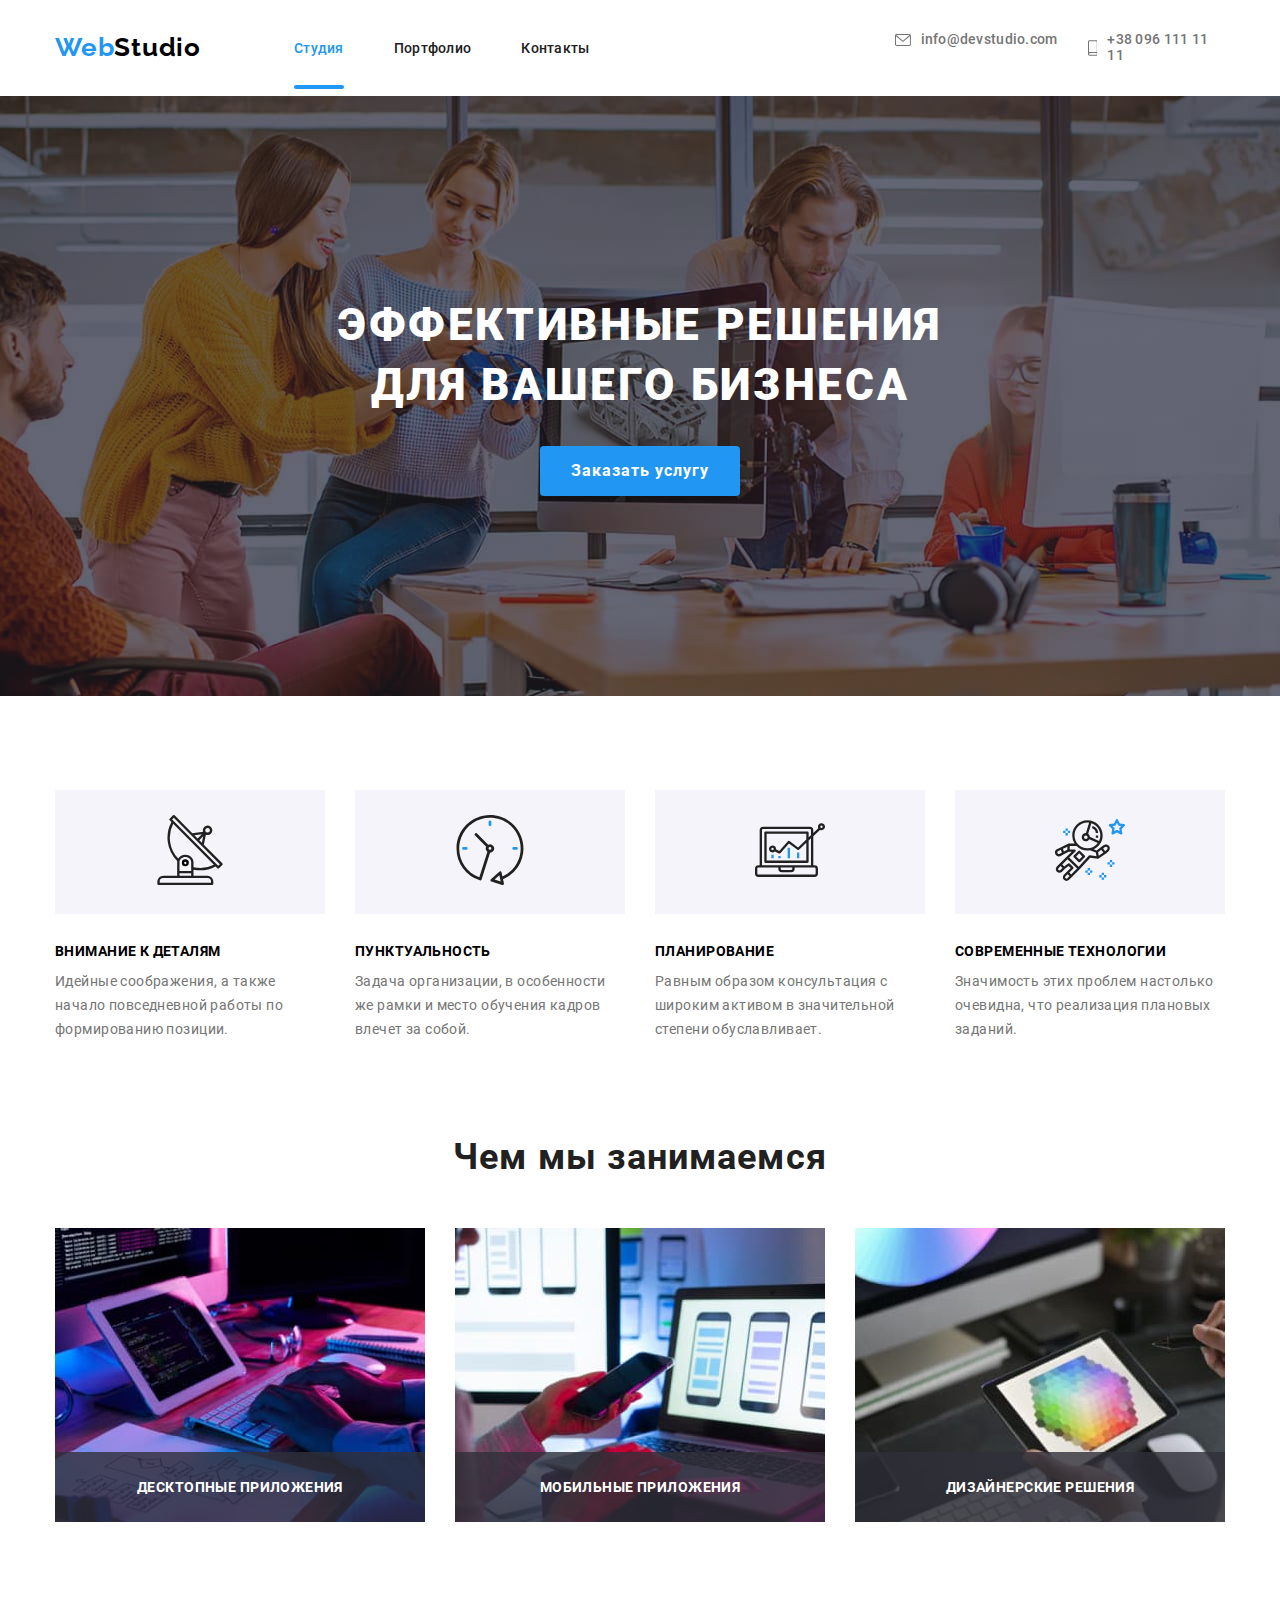
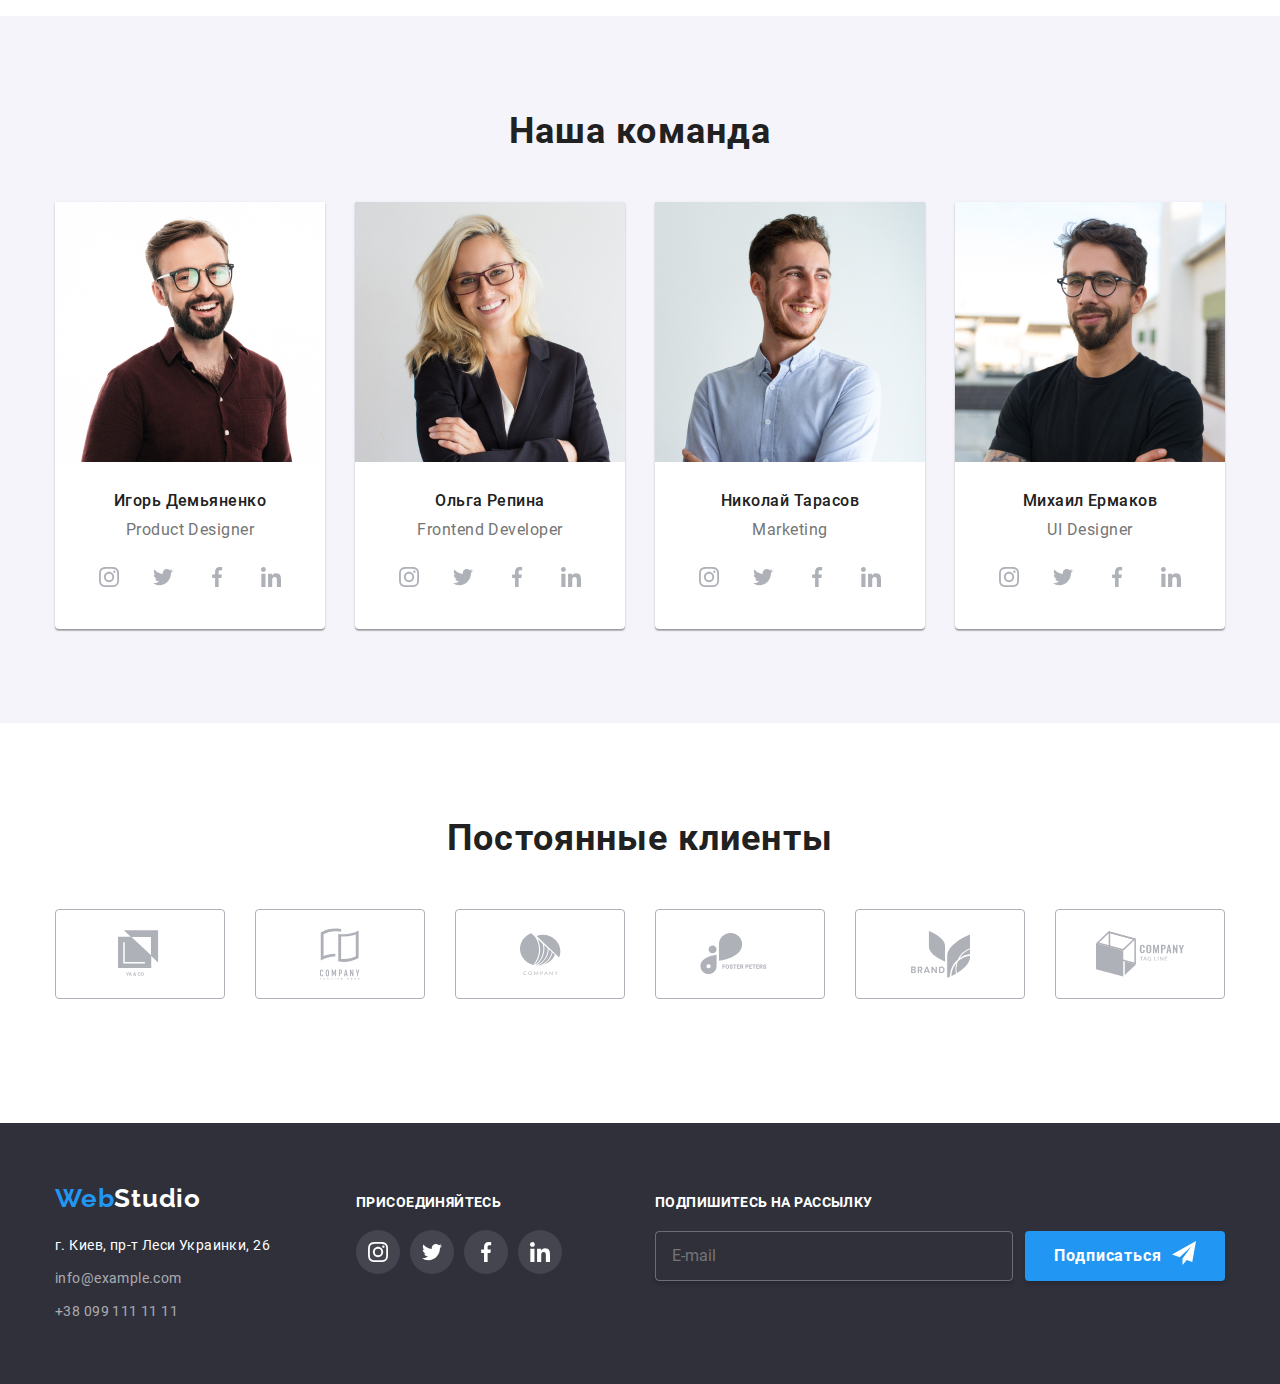
==== index.html @ cb007a18 "save" ====
<!DOCTYPE html>
<html lang="ru">
<head>
    <meta charset="UTF-8">
    <meta name="viewport" content="width=device-width, initial-scale=1.0">
    <title>WebStudio</title> 
    <link rel="preconnect" href="https://fonts.gstatic.com">
    <!-- <link href="https://fonts.googleapis.com/css2?family=Raleway:wght@700&family=Roboto:wght@400;500;700;900&display=swap"
        rel="stylesheet"> -->
    <!-- <link rel="stylesheet" href="https://cdnjs.cloudflare.com/ajax/libs/modern-normalize/1.0.0/modern-normalize.min.css"
    integrity="sha512-ISS7cAi1PEhQ8jnbJpJZMd29NlhNj4AWYyLOSp2CE/CsHxTCu+r+t0D2yoJudVrd0/8fTVPUVDzY5Tvli75u/g=="
    crossorigin="anonymous" /> -->
    <link rel="stylesheet" href="./css/main.min.css"> 
</head>
<body>
    <header>
        <div class="header container">
            <a class="logo" href="./index.html">Web<span class="logo-accent">Studio</span></a>
            
            <button class="menu-button" type="button" aria-expanded="false" aria-controls="menu-container"
            data-menu-button>
                <svg  width="40px" height="40px" aria-label="переключатель мобильного меню" >
                    <use class="icon-mobile-close" href="./images/symbol-defs.svg#icon-close_mobile"></use>
                    <use class="icon-menu" href="./images/symbol-defs.svg#icon-menu_mobile"></use>
                </svg>
            </button>
            <div class="menu-container" id="menu-container" data-menu>
                <nav>
                    <!--навигация-сайта-->
                        <ul class="nav-list">
                            <li class="nav-list-item current"><a class="nav-list-link current" href="./index.html">Cтудия</a></li>
                            <li class="nav-list-item"><a class="nav-list-link" href="./portfolio.html">Портфолио</a></li>
                            <li class="nav-list-item"><a class="nav-list-link" href="./contacts.html">Контакты</a></li>
                        </ul>
                    </nav>
                    <!--контакты-->
                    <ul class="contacts-list">
                        <li class="contacts-list-item">
                            <a class="contacts-list-link" href="mailto:info@devstudio.com">
                                    <svg class="icon-envelope">
                                        <use href="./images/symbol-defs.svg#icon-envelope"></use>
                                    </svg><span>info@devstudio.com</span> 
                            </a>
                        </li>
                        <li class="contacts-list-item">
                            <a class="contacts-list-link" href="tel:+380961111111">
                                    <svg class="icon-smartphone">
                                        <use href="./images/symbol-defs.svg#icon-smartphone"></use>
                                    </svg>+38 096 111 11 11
                             </a>
                        </li>
                    </ul>
            </div>
        </div>
        
       </header>

    <main>
        <!--баннер-->
        <section class="hero overlay">
            <div class="container">
                <h1 class="hero-title">Эффективные решения <br> для вашего бизнеса</h1>
                <button class="hero-button" type="button" data-modal-open >Заказать услугу</button>
            </div>
        </section>
        <!--Особенности-->
        <section class="features">
            <div class="container">
                <h2 class="visually-hidden">особенности</h2>
                <ul class="features-list">
                    <li class="features-list-item">
                        <div class="icon-features-block">
                            <svg class="icon-features">
                                <use href="./images/symbol-defs.svg#icon-antenna"></use>
                            </svg>
                        </div>
                        <h3 class="features-title">внимание к деталям</h3>
                        <p class="features-description">идейные соображения, а также начало повседневной работы по формированию позиции.</p>
                    </li>
                    <li class="features-list-item">
                        <div class="icon-features-block">
                            <svg class="icon-features">
                            <use href="./images/symbol-defs.svg#icon-clock"></use>
                        </svg>
                        </div>
                        <h3 class="features-title">пунктуальность</h3>
                        <p class="features-description">задача организации, в особенности же рамки и место обучения кадров влечет за собой.</p>
                    </li>
                    <li class="features-list-item">
                        <div class="icon-features-block">
                            <svg class="icon-features">
                                <use href="./images/symbol-defs.svg#icon-diagram"></use>
                            </svg>
                        </div>
                        <h3 class="features-title">планирование</h3>
                        <p class="features-description">равным образом консультация с широким активом в значительной степени обуславливает.</p>
                    </li>
                    <li class="features-list-item">
                        <div class="icon-features-block">
                            <svg class="icon-features">
                                <use href="./images/symbol-defs.svg#icon-astronaut"></use>
                            </svg>
                        </div>
                        <h3 class="features-title">современные технологии</h3>
                        <p class="features-description">значимость этих проблем настолько очевидна, что реализация плановых заданий.</p>
                    </li>
                </ul>
            </div>
           
        </section>

        <!--Чем мы занимаемся-->
        <section class="services">
            <div class="container">
                <h2 class="services-title">Чем мы занимаемся</h2>
                <ul class="services-list">
                    <li class="services-item">
                        <img srcset="./images/img1.jpg 1x, ./images/img1@2x.jpg 2x, " src="./images/img1.jpg" alt="десктопные приложения" width="370">
                        <h3 class="services-list-title">десктопные приложения</h3>
                    </li>
                    <li class="services-item">
                        <img srcset="./images/img2.jpg 1x, ./images/img2@2x.jpg 2x" src="./images/img2.jpg" alt="мобильные приложения" width="370">
                        <h3 class="services-list-title">мобильные приложения</h3>
                    </li>
                    <li class="services-item">
                        <img srcset="./images/img3.jpg 1x, ./images/img3@2x.jpg 2x" src="./images/img3.jpg" alt="дизайнерские решения" width="370">
                        <h3 class="services-list-title">дизайнерские решения</h3>
                    </li>
                </ul>
            </div>
            
        </section>

        <!--Наша команда-->
        <section class="team">
            <div class="container"> 
                <h2 class="team-title">Наша команда</h2>
                <ul class="team-list">
                    <li class="team-list-item">
                        <picture>
                           <source srcset="
                           ./images/ighor-demianenko-desktop-opt@1x.jpg 1x,
                           ./images/ighor-demianenko-desktop-opt@2x.jpg 2x"
                           media="(min-width:1200px)"
                           sizes="(min-width: 1200px) 270px, (min-width: 768px) 354px, 450px"
                           type="image/jpg" >
                           
                           <source srcset="
                           ./images/ighor-demianenko-tablet-opt@1x.jpg 1x, 
                           ./images/ighor-demianenko-tablet-opt@2x.jpg 2x"
                           media="(min-width:768px)"
                           sizes="(min-width: 1200px) 270px, (min-width: 768px) 354px, 450px"
                           type="image/jpg" >

                           <source srcset="
                           ./images/ighor-demianenko-mobile-opt@1x.jpg 1x,
                           ./images/ighor-demianenko-mobile-opt@2x.jpg 2x"
                           media="(max-width:767px)"
                           sizes="(min-width: 1200px) 270px, (min-width: 768px) 354px, 450px" 
                           type="image/jpg">

                          <img src="./images/ighor-demianenko-mobile-opt@1x.jpg" alt="Фото сотрудника">
                       </picture>
                        <div class="team-card">
                            <h3 class="team-card-title">игорь демьяненко</h3>
                            <p class="team-card-prof">product designer</p>
                            <ul class="social-list">
                                <li class="social-item">
                                    <a class="team-social-link" href="">
                                        <svg class="team-social-icon">
                                            <use href="./images/symbol-defs.svg#icon-instagram"></use>
                                        </svg>
                                    </a>
                                </li>
                                <li class="social-item">
                                    <a class="team-social-link" href="">
                                        <svg class="team-social-icon">
                                            <use href="./images/symbol-defs.svg#icon-twitter"></use>
                                        </svg>
                                    </a>
                                </li>
                                <li class="social-item">
                                    <a class="team-social-link" href="">
                                        <svg class="team-social-icon">
                                            <use href="./images/symbol-defs.svg#icon-facebook"></use>
                                        </svg>
                                    </a>
                                </li>
                                <li class="social-item">
                                    <a class="team-social-link" href="">
                                        <svg class="team-social-icon">
                                            <use href="./images/symbol-defs.svg#icon-linkedin"></use>
                                        </svg>
                                    </a>
                                </li>
                            </ul>
                        </div>
                    </li>
                    <li class="team-list-item">
                         <picture>
                            <source srcset="
                            ./images/olga-repina-desktop-opt@1x.jpg 1x,
                            ./images/olga-repina-desktop-opt@2x.jpg 2x"
                            media="(min-width:1200px)"
                            sizes="(min-width: 1200px) 270px, (min-width: 768px) 354px, 450px" 
                            type="image/jpg">
                            
                            <source srcset="
                            ./images/olga-repina-tablet-opt@1x.jpg 1x, 
                            ./images/olga-repina-tablet-opt@2x.jpg 2x"
                            media="(min-width:768px)"
                            sizes="(min-width: 1200px) 270px, (min-width: 768px) 354px, 450px" 
                            type="image/jpg">
 
                            <source srcset="
                            ./images/olga-repina-mobile-opt@1x.jpg 1x,
                            ./images/olga-repina-mobile-opt@2x.jpg 2x"
                            media="(max-width:767px)"
                            sizes="(min-width: 1200px) 270px, (min-width: 768px) 354px, 450px" 
                            type="image/jpg">
 
                           <img src="./images/olga-repina-mobile-opt@1x.jpg" alt="Фото сотрудника">
                        </picture>
                        <div class="team-card">
                            <h3 class="team-card-title">Ольга Репина</h3>
                            <p class="team-card-prof">frontend developer</p>
                            <ul class="social-list">
                                <li class="social-item">
                                    <a class="team-social-link" href="">
                                        <svg class="team-social-icon">
                                            <use href="./images/symbol-defs.svg#icon-instagram"></use>
                                        </svg>
                                    </a>
                                </li>
                                <li class="social-item">
                                    <a class="team-social-link" href="">
                                        <svg class="team-social-icon">
                                            <use href="./images/symbol-defs.svg#icon-twitter"></use>
                                        </svg>
                                    </a>
                                </li>
                                <li class="social-item">
                                    <a class="team-social-link" href="">
                                        <svg class="team-social-icon">
                                            <use href="./images/symbol-defs.svg#icon-facebook"></use>
                                        </svg>
                                    </a>
                                </li>
                                <li class="social-item">
                                    <a class="team-social-link" href="">
                                        <svg class="team-social-icon">
                                            <use href="./images/symbol-defs.svg#icon-linkedin"></use>
                                        </svg>
                                    </a>
                                </li>
                            </ul>
                        </div>
                    </li>
                    <li class="team-list-item">
                        <picture>
                            <source srcset="
                            ./images/nikolay-tarasov-desktop-opt@1x.jpg 1x,
                            ./images/nikolay-tarasov-desktop-opt@2x.jpg 2x"
                            media="(min-width:1200px)"
                            sizes="(min-width: 1200px) 270px, (min-width: 768px) 354px, 450px" 
                            type="image/jpg">
                            
                            <source srcset="
                            ./images/nikolay-tarasov-tablet-opt@1x.jpg 1x, 
                            ./images/nikolay-tarasov-tablet-opt@2x.jpg 2x"
                            media="(min-width:768px)"
                            sizes="(min-width: 1200px) 270px, (min-width: 768px) 354px, 450px"
                            type="image/jpg" >
 
                            <source srcset="
                            ./images/nikolay-tarasov-mobile-opt@1x.jpg 1x,
                            ./images/nikolay-tarasov-mobile-opt@2x.jpg 2x"
                            media="(max-width:767px)"
                            sizes="(min-width: 1200px) 270px, (min-width: 768px) 354px, 450px" 
                            type="image/jpg">
 
                           <img src="./images/nikolay-tarasov-mobile-opt@1x.jpg" alt="Фото сотрудника">
                        </picture>
                        <div class="team-card">
                            <h3 class="team-card-title">Николай Тарасов</h3>
                            <p class="team-card-prof">marketing</p>
                            <ul class="social-list">
                                <li class="social-item">
                                    <a class="team-social-link" href="">
                                        <svg class="team-social-icon">
                                            <use href="./images/symbol-defs.svg#icon-instagram"></use>
                                        </svg>
                                    </a>
                                </li>
                                <li class="social-item">
                                    <a class="team-social-link" href="">
                                        <svg class="team-social-icon">
                                            <use href="./images/symbol-defs.svg#icon-twitter"></use>
                                        </svg>
                                    </a>
                                </li>
                                <li class="social-item">
                                    <a class="team-social-link" href="">
                                        <svg class="team-social-icon">
                                            <use href="./images/symbol-defs.svg#icon-facebook"></use>
                                        </svg>
                                    </a>
                                </li>
                                <li class="social-item">
                                    <a class="team-social-link" href="">
                                        <svg class="team-social-icon">
                                            <use href="./images/symbol-defs.svg#icon-linkedin"></use>
                                        </svg>
                                    </a>
                                </li>
                            </ul>
                        </div>
                    </li>
                    <li class="team-list-item">
                        <picture>
                            <source srcset="
                            ./images/mikhail-yermakov-desktop-opt@1x.jpg 1x,
                            ./images/mikhail-yermakov-desktop-opt@2x.jpg 2x"
                            media="(min-width:1200px)"
                            sizes="(min-width: 1200px) 270px, (min-width: 768px) 354px, 450px"
                            type="image/jpg" >
                            
                            <source srcset="
                            ./images/mikhail-yermakov-tablet-opt@1x.jpg 1x, 
                            ./images/mikhail-yermakov-tablet-opt@2x.jpg 2x"
                            media="(min-width:768px)"
                            sizes="(min-width: 1200px) 270px, (min-width: 768px) 354px, 450px"
                            type="image/jpg" >
 
                            <source srcset="
                            ./images/mikhail-yermakov-mobile-opt@1x.jpg 1x,
                            ./images/mikhail-yermakov-mobile-opt@2x.jpg 2x"
                            media="(max-width:767px)"
                            sizes="(min-width: 1200px) 270px, (min-width: 768px) 354px, 450px" 
                            type="image/jpg">
 
                           <img src="./images/mikhail-yermakov-mobile-opt@1x.jpg" alt="Фото сотрудника">
                        </picture>
                       <div class="team-card">
                            <h3 class="team-card-title">Михаил Ермаков</h3>
                            <p class="team-card-prof">UI designer</p>
                            <ul class="social-list">
                                <li class="social-item">
                                    <a class="team-social-link" href="">
                                        <svg class="team-social-icon">
                                            <use href="./images/symbol-defs.svg#icon-instagram"></use>
                                        </svg>
                                    </a>
                                </li>
                                <li class="social-item">
                                    <a class="team-social-link" href="">
                                        <svg class="team-social-icon">
                                            <use href="./images/symbol-defs.svg#icon-twitter"></use>
                                        </svg>
                                    </a>
                                </li>
                                <li class="social-item">
                                    <a class="team-social-link" href="">
                                        <svg class="team-social-icon">
                                            <use href="./images/symbol-defs.svg#icon-facebook"></use>
                                        </svg>
                                    </a>
                                </li>
                                <li class="social-item">
                                    <a class="team-social-link" href="">
                                        <svg class="team-social-icon">
                                            <use href="./images/symbol-defs.svg#icon-linkedin"></use>
                                        </svg>
                                    </a>
                                </li>
                            </ul>
                       </div>
                    </li>
                </ul>
            </div>
            
        </section>
        <!--Постоянные клиенты-->
        <section class="clients" >
            <div class="container">
                <h2 class="clients-title">Постоянные клиенты</h2>
                <ul class="clients-list">
                    <li class="clients-item">
                        <a class="clients-link" href="">
                            <svg class="clients-icon client-1">
                                <use href="./images/symbol-defs.svg#icon-logo-1"></use>
                            </svg>
                        </a> 
                    </li>
                    <li class="clients-item">
                        <a class="clients-link" href="">
                            <svg class="clients-icon client-2">
                                <use href="./images/symbol-defs.svg#icon-logo-2"></use>
                            </svg>
                        </a>
                    </li>
                    <li class="clients-item">
                        <a class="clients-link" href="">
                            <svg class="clients-icon client-3">
                                <use href="./images/symbol-defs.svg#icon-logo-3"></use>
                            </svg>
                        </a>
                    </li>
                    <li class="clients-item">
                        <a class="clients-link" href="">
                            <svg class="clients-icon client-4">
                                <use href="./images/symbol-defs.svg#icon-logo-4"></use>
                            </svg>
                        </a>
                    </li>
                    <li class="clients-item">
                        <a class="clients-link" href="">
                            <svg class="clients-icon client-5">
                                <use href="./images/symbol-defs.svg#icon-logo-5"></use>
                            </svg>
                        </a>
                    </li>
                    <li class="clients-item">
                        <a class="clients-link" href="">
                            <svg class="clients-icon client-6">
                                <use href="./images/symbol-defs.svg#icon-logo-6"></use>
                            </svg>
                        </a>
                    </li>
                </ul> 
            </div>
        </section>
<!-- модалка -->
        <div class="backdrop is-hidden" data-modal>
            <div class="modal">
                <button data-modal-close class="buton-modal-close">
                    <svg class="x-close">
                    <use href="./images/symbol-defs.svg#icon-x-opt"></use>
                    </svg>
                </button> 
                <b class="modal-title">Оставьте свои данные, мы вам перезвоним</b>
                <form action="#">
                    <div class="form-field">
                        <label class="form-label" for="name">Имя</label>
                        <div class="form-field-position">
                            <input class="form-input" type="text" name="name" id="name">
                            <svg class="form-icons">
                                <use href="./images/symbol-defs.svg#icon-person"></use>
                            </svg>
                        </div>
                    </div>
                    
                    <div class="form-field">
                        <label class="form-label" for="tel">Телефон</label>
                        <div class="form-field-position">
                            <input class="form-input" type="tel" name="tel" id="tel">
                            <svg class="form-icons">
                                <use href="./images/symbol-defs.svg#icon-phone"></use>
                            </svg>
                        </div>
                    </div>

                    <div class="form-field">
                        <label class="form-label" for="email">Почта</label>
                        <div class="form-field-position">
                            <input class="form-input" type="email" name="email" id="email">
                            <svg class="form-icons">
                                <use href="./images/symbol-defs.svg#icon-email"></use>
                            </svg>
                        </div>
                     </div>

                    <div class="form-field">
                        <label class="form-label" for="comment">Комментарий</label>
                        <textarea class="form-input comment" name="comment" id="comment" rows="10" placeholder="Введите текст"></textarea>
                    </div>
                    <div class="agreement-field">
                        <input class="checkbox" type="checkbox" id="agreement">
                        <label class="agreement-label" for="agreement">Соглашаюсь с рассылкой и принимаю<a class="agreement-label-circs" href=""> Условия договора</a></label>
                    </div>
                    
                    <button class="button-modal-submit" type="submit">Отправить</button>
                </form>
                
            </div>
        </div>
    </main>

    <footer class="footer">
        <div class="container">
            <div class="address-block">
                <!--логотип-->
                <a class="logo" href="./index.html">Web<span class="logo-accent">Studio</span></a>
                <!--адрес-->
                <address>
                    <p class="map">г. Киев, пр-т Леси Украинки, 26</p>
                    <a class="address-link" href="mailto:info@example.com">info@example.com</a>
                    <a class="address-link" href="tel:+380991111111">+38 099 111 11 11</a>
                </address>
            </div>
            <!--соцсети-->
            <div class="social-block">
                <b class="social-block-title">присоединяйтесь</b>
                <ul class="social-list">
                    <li class="social-item">
                        <a class="footer-social-link" href="">
                            <svg class="footer-social-icon">
                                <use href="./images/symbol-defs.svg#icon-instagram"></use>
                            </svg>
                        </a>
                    </li>
                    <li class="social-item">
                        <a class="footer-social-link" href="">
                            <svg class="footer-social-icon">
                                <use href="./images/symbol-defs.svg#icon-twitter"></use>
                            </svg>
                        </a>
                    </li>
                    <li class="social-item">
                        <a class="footer-social-link" href="">
                            <svg class="footer-social-icon">
                                <use href="./images/symbol-defs.svg#icon-facebook"></use>
                            </svg>
                        </a>
                    </li>
                    <li class="social-item">
                        <a class="footer-social-link" href="">
                            <svg class="footer-social-icon">
                                <use href="./images/symbol-defs.svg#icon-linkedin"></use>
                            </svg>
                        </a>
                    </li>
                </ul>
            </div>
            <!-- подписка -->
            <div class="subscription-block">
                <b class="subscription-title">Подпишитесь на рассылку</b>
                <form class="subscription-form" action="#">
                    <input class="subscription-input" type="email" name="email" placeholder="E-mail">
                    <button class="button" type="submit"><span class="button-text">Подписаться</span></button>
                </form>
            </div>
            
        </div>
    </footer>
    <script src="./js/modal.js"></script>
    <script src="./js/menu.js"></script>
</body>
</html>
---- css/main.min.css ----
/*! modern-normalize v1.0.0 | MIT License | https://github.com/sindresorhus/modern-normalize */*,*::before,*::after{box-sizing:border-box}:root{-moz-tab-size:4;tab-size:4}html{line-height:1.15;-webkit-text-size-adjust:100%}body{margin:0}body{font-family:system-ui,-apple-system,"Segoe UI",Roboto,Helvetica,Arial,sans-serif,"Apple Color Emoji","Segoe UI Emoji"}hr{height:0;color:inherit}abbr[title]{text-decoration:underline dotted}b,strong{font-weight:bolder}code,kbd,samp,pre{font-family:ui-monospace, SFMono-Regular, Consolas, 'Liberation Mono', Menlo, monospace;font-size:1em}small{font-size:80%}sub,sup{font-size:75%;line-height:0;position:relative;vertical-align:baseline}sub{bottom:-0.25em}sup{top:-0.5em}table{text-indent:0;border-color:inherit}button,input,optgroup,select,textarea{font-family:inherit;font-size:100%;line-height:1.15;margin:0}button,select{text-transform:none}button,[type='button'],[type='reset'],[type='submit']{-webkit-appearance:button}::-moz-focus-inner{border-style:none;padding:0}:-moz-focusring{outline:1px dotted ButtonText}:-moz-ui-invalid{box-shadow:none}legend{padding:0}progress{vertical-align:baseline}::-webkit-inner-spin-button,::-webkit-outer-spin-button{height:auto}[type='search']{-webkit-appearance:textfield;outline-offset:-2px}::-webkit-search-decoration{-webkit-appearance:none}::-webkit-file-upload-button{-webkit-appearance:button;font:inherit}summary{display:list-item}.button,.hero-button,.button-modal-submit{display:flex;border:1px solid transparent;border-radius:4px;padding:2px;min-width:200px;height:50px;box-shadow:0px 4px 4px rgba(0,0,0,0.15);color:#fff;background-color:#2196f3;align-items:center;justify-content:center;font-weight:700;font-size:16px;line-height:1.87;letter-spacing:0.06em}.team-social-link,.footer-social-link{display:flex;width:44px;height:44px;border-radius:50%;align-items:center;justify-content:center}.team-social-link:hover,.footer-social-link:hover,.team-social-link:focus,.footer-social-link:focus{background-color:#2196f3}.team-social-icon,.footer-social-icon{display:block;width:20px;height:20px}.team-title,.clients-title,.services-title{margin-bottom:30px;color:#212121;font-size:28px;font-weight:700;letter-spacing:0.03em;line-height:1.17;text-align:center}@font-face{font-family:'Roboto';font-style:normal;font-weight:400;src:local(""),url("../fonts/roboto-v20-latin_cyrillic-regular.woff2") format("woff2"),url("../fonts/roboto-v20-latin_cyrillic-regular.woff") format("woff")}@font-face{font-family:'Roboto';font-style:normal;font-weight:500;src:local(""),url("../fonts/roboto-v20-latin_cyrillic-500.woff2") format("woff2"),url("../fonts/roboto-v20-latin_cyrillic-500.woff") format("woff")}@font-face{font-family:'Roboto';font-style:normal;font-weight:700;src:local(""),url("../fonts/roboto-v20-latin_cyrillic-700.woff2") format("woff2"),url("../fonts/roboto-v20-latin_cyrillic-700.woff") format("woff")}@font-face{font-family:'Roboto';font-style:normal;font-weight:900;src:local(""),url("../fonts/roboto-v20-latin_cyrillic-900.woff2") format("woff2"),url("../fonts/roboto-v20-latin_cyrillic-900.woff") format("woff")}@font-face{font-family:'Raleway';font-style:normal;font-weight:400;src:local(""),url("../fonts/raleway-v18-latin-regular.woff2") format("woff2"),url("../fonts/raleway-v18-latin-regular.woff") format("woff")}@font-face{font-family:'Raleway';font-style:normal;font-weight:700;src:local(""),url("../fonts/raleway-v18-latin-700.woff2") format("woff2"),url("../fonts/raleway-v18-latin-700.woff") format("woff")}.container{margin-left:auto;margin-right:auto;padding:0 15px}@media screen and (min-width: 480px){.container{width:480px}}@media screen and (min-width: 768px){.container{width:768px}}@media screen and (min-width: 1200px){.container{width:1200px}}.visually-hidden{position:absolute;width:1px;height:1px;margin:-1px;border:0;padding:0;clip:rect(0 0 0 0);overflow:hidden}body{margin:0 auto;padding:0px;font-family:"Roboto",sans-serif}ul,li{margin-bottom:0px;margin-top:0px;padding:0px;list-style:none}a{text-decoration:none}h1,h2,h3,p{margin-top:0px;margin-bottom:0px;padding:0px}img{display:block;max-width:100%;height:auto}header{position:relative}.header.container{display:flex;align-items:center;min-height:60px}@media screen and (max-width: 767px){.header.container{position:fixed;z-index:2;width:100%;top:0;left:0;justify-content:space-between;background-color:#fff}}@media screen and (min-width: 768px){.header.container{min-height:80px}}.menu-button{display:inline-flex;margin-right:0px;margin-left:auto;padding:0;border:none;background-color:transparent;width:40px;height:40px}@media screen and (min-width: 768px){.menu-button{display:none}}.menu-button .icon-mobile-close{display:none}.menu-button.is-open .icon-mobile-close{display:block}.menu-button.is-open .icon-menu{display:none}.icon-menu,.icon-mobile-close{fill:#212121;transition-property:fill;transition-duration:250ms;transition-timing-function:cubic-bezier(0.4, 0, 0.2, 1)}.icon-menu:hover,.icon-menu:focus,.icon-mobile-close:hover,.icon-mobile-close:focus{fill:#2196f3}@media screen and (max-width: 767px){.menu-container{background-color:#fff;padding:60px;text-align:center;box-shadow:0px 4px 8px rgba(0,0,0,0.04),0px 2px 4px rgba(0,0,0,0.08),0px 1px 3px rgba(0,0,0,0.16);display:none;position:absolute;height:400px;top:100%;left:0;width:100%}.menu-container.is-open{display:block}}@media screen and (min-width: 768px){.menu-container{display:flex;align-items:center}}@media screen and (max-width: 767px){.nav-list{margin-bottom:60px}}@media screen and (min-width: 768px){.nav-list{display:flex;align-items:center}}@media screen and (max-width: 767px){.nav-list-item:not(:last-child){margin-bottom:40px}}@media screen and (min-width: 768px){.nav-list-item:not(:last-child){margin-right:50px}}@media screen and (max-width: 767px){.nav-list-item.current{margin-bottom:52px}}.nav-list-link{position:relative;display:inline-block;color:#212121;font-size:18px;font-weight:500;letter-spacing:0.02em;line-height:1.14;transition-property:color;transition-duration:250ms;transition-timing-function:cubic-bezier(0.4, 0, 0.2, 1)}.nav-list-link:hover,.nav-list-link:focus,.nav-list-link.current{color:#2196f3}@media screen and (min-width: 768px){.nav-list-link{font-size:14px}}.nav-list-link.current::after{position:absolute;content:'';display:block;width:100%;height:4px;background:#2196f3;border-radius:2px;bottom:-12px}@media screen and (min-width: 768px){.nav-list-link.current::after{bottom:-32px}}@media screen and (min-width: 768px){.contacts-list{margin-left:84px}}@media screen and (min-width: 1200px){.contacts-list{margin-left:305px;display:flex}}@media screen and (max-width: 767px){.contacts-list-item:not(:last-child){margin-bottom:16px}}@media screen and (min-width: 768px) and (max-width: 1199px){.contacts-list-item:not(:last-child){margin-bottom:10px}}@media screen and (min-width: 1200px){.contacts-list-item:not(:last-child){margin-right:30px}}.contacts-list-link{display:flex;color:#757575;font-weight:500;line-height:1.14;letter-spacing:0.02em;align-items:center;font-size:18px;transition-property:color;transition-duration:250ms;transition-timing-function:cubic-bezier(0.4, 0, 0.2, 1)}.contacts-list-link:hover,.contacts-list-link:focus{color:#2196f3}@media screen and (max-width: 767px){.contacts-list-link{justify-content:center}}@media screen and (min-width: 768px){.contacts-list-link{font-size:12px}}@media screen and (min-width: 1200px){.contacts-list-link{padding-top:32px;padding-bottom:32px;justify-content:space-between;font-size:14px}}.icon-envelope{width:16px;height:12px;margin-right:10px;fill:currentColor}.icon-smartphone{width:10px;height:16px;margin-right:10px;fill:currentColor}.logo{font-size:24px;color:#2196f3;font-family:"Raleway",sans-serif;font-weight:700;letter-spacing:0.03em;line-height:1.19}@media screen and (min-width: 768px){.logo{margin-right:88px}}@media screen and (min-width: 1200px){.logo{margin-right:93px;font-size:26px}}.logo-accent{color:#000}.footer .logo-accent{color:#fff}.footer .logo{display:inline-block;padding-top:0px;padding-bottom:0px;margin-bottom:20px;margin-right:auto}.hero{padding-bottom:118px;padding-top:118px;text-align:center}@media screen and (max-width: 767px){.hero{margin-top:60px}}@media screen and (min-width: 1200px){.hero{padding-bottom:200px;padding-top:200px}}.overlay{margin-left:auto;margin-right:auto;background-color:#2f303a;height:400px;max-width:480px;background-position:center;background-image:linear-gradient(to right, rgba(47,48,58,0.4), rgba(47,48,58,0.4)),url(../images/hero-mobile-opt@1x.jpg);background-size:cover}@media screen and (min-device-pixel-ratio: 2), screen and (min-resolution: 192dpi), screen and (min-resolution: 2dppx){.overlay{background-image:linear-gradient(to right, rgba(47,48,58,0.4), rgba(47,48,58,0.4)),url(../images/hero-mobile-opt@2x.jpg)}}@media screen and (min-width: 480px){.overlay{height:400px;max-width:768px;background-image:linear-gradient(to right, rgba(47,48,58,0.4), rgba(47,48,58,0.4)),url(../images/hero-tablet-opt@1x.jpg)}}@media screen and (min-width: 480px) and (min-device-pixel-ratio: 2), screen and (min-width: 480px) and (min-resolution: 192dpi), screen and (min-width: 480px) and (min-resolution: 2dppx){.overlay{background-image:linear-gradient(to right, rgba(47,48,58,0.4), rgba(47,48,58,0.4)),url(../images/hero-tablet-opt@2x.jpg)}}@media screen and (min-width: 768px){.overlay{height:400px;max-width:1600px;background-image:linear-gradient(to right, rgba(47,48,58,0.4), rgba(47,48,58,0.4)),url(../images/hero-desktop-opt@1x.jpg)}}@media screen and (min-width: 768px) and (min-device-pixel-ratio: 2), screen and (min-width: 768px) and (min-resolution: 192dpi), screen and (min-width: 768px) and (min-resolution: 2dppx){.overlay{background-image:linear-gradient(to right, rgba(47,48,58,0.4), rgba(47,48,58,0.4)),url(../images/hero-desktop-opt@2x.jpg)}}@media screen and (min-width: 1200px){.overlay{height:600px;max-width:1600px}}.hero-title{margin:0px;margin-bottom:30px;color:#fff;text-transform:uppercase;font-weight:900;font-size:26px;line-height:1.62;letter-spacing:0.06em}@media screen and (min-width: 1200px){.hero-title{font-size:44px;font-weight:900;letter-spacing:0.06em;line-height:1.36}}.features{padding-top:60px;padding-bottom:60px}@media screen and (min-width: 1200px){.features{padding-top:94px;padding-bottom:94px}}@media screen and (min-width: 768px){.features-list{display:flex;flex-wrap:wrap}}@media screen and (min-width: 1200px){.features-list{flex-wrap:nowrap}}@media screen and (max-width: 767px){.features-list-item:not(:last-child){margin-bottom:30px}}@media screen and (min-width: 768px){.features-list-item{width:calc( (100% - 30px) / 2)}.features-list-item:nth-child(2n+1){margin-right:30px}.features-list-item:nth-child(-n+2){margin-bottom:30px}}@media screen and (min-width: 1200px){.features-list-item{width:calc((100% - 3*30px)/4)}.features-list-item:not(:last-child){margin-right:30px;margin-bottom:0px}}.icon-features-block{padding:25px;margin-bottom:30px;text-align:center;background-color:#f5f4fa}.icon-features{width:70px;height:70px}.features-title{text-align:center;margin-bottom:10px;color:var(--title-text-color);font-size:14px;letter-spacing:0.03em;font-weight:700;line-height:1.14;text-transform:uppercase}@media screen and (min-width: 768px){.features-title{text-align:start}}.features-description{margin-bottom:0px;margin-top:0px;color:#757575;font-size:14px;font-weight:400;letter-spacing:0.03em;line-height:1.71}.features-description::first-letter{text-transform:capitalize}.team{padding-bottom:60px;padding-top:60px;background-color:#f5f4fa;text-align:center}@media screen and (min-width: 1200px){.team{padding-bottom:94px;padding-top:94px}}@media screen and (min-width: 1200px){.team-title{margin-bottom:50px;font-size:36px}}@media screen and (max-width: 767px){.team-list{text-align:center}}@media screen and (min-width: 768px){.team-list{display:flex;flex-wrap:wrap}}@media screen and (min-width: 1200px){.team-list{flex-wrap:nowrap}}.team-list-item{box-shadow:0px 1px 3px rgba(0,0,0,0.12),0px 1px 1px rgba(0,0,0,0.14),0px 2px 1px rgba(0,0,0,0.2);border-radius:0px 0px 4px 4px;background-color:#fff}@media screen and (max-width: 767px){.team-list-item{width:100%}.team-list-item:not(:last-child){margin-bottom:30px}}@media screen and (min-width: 768px){.team-list-item{width:calc((100% - 30px) / 2)}.team-list-item:nth-child(2n+1){margin-right:30px}.team-list-item:nth-child(-n+2){margin-bottom:30px}}@media screen and (min-width: 768px) and (min-width: 1200px){.team-list-item{width:calc((100% - 3*30px)/4)}.team-list-item:not(:last-child){margin-right:30px;margin-bottom:0px}}.team-list-item img{width:450px}@media screen and (min-width: 768px){.team-list-item img{width:354px}}@media screen and (min-width: 1200px){.team-list-item img{width:270px}}.team-card{padding-top:30px;padding-bottom:30px;padding-right:32px;padding-left:32px}.team-card-title{margin-bottom:10px;color:#212121;font-size:16px;font-weight:500;letter-spacing:0.03em;text-transform:capitalize}.team-card-prof{margin-bottom:16px;color:#757575;font-size:16px;letter-spacing:0.03em;text-transform:capitalize}.clients{padding-top:60px;padding-bottom:60px}@media screen and (min-width: 1200px){.clients{padding-top:94px;padding-bottom:94px}}@media screen and (min-width: 1200px){.clients-title{margin-bottom:50px;font-size:36px}}.clients-list{display:flex;justify-content:center;flex-wrap:wrap}@media screen and (min-width: 1200px){.clients-list{flex-wrap:nowrap}}.clients-item{width:calc((100% - 30px) / 2);height:90px}@media screen and (min-width: 480px){.clients-item{width:210px}}@media screen and (min-width: 768px){.clients-item{width:226px}}@media screen and (min-width: 1200px){.clients-item{width:170px}}@media screen and (max-width: 767px){.clients-item:nth-child(2n+1){margin-right:30px}.clients-item:nth-child(-n+4){margin-bottom:30px}}@media screen and (min-width: 768px){.clients-item:not(:nth-child(3n)){margin-right:30px}.clients-item:nth-child(-n+3){margin-bottom:30px}}@media screen and (min-width: 1200px){.clients-item{margin-bottom:30px}.clients-item:not(:last-child){margin-right:30px}}.clients-link{display:flex;width:100%;height:100%;border:1px solid #afb1b8;border-radius:4px;justify-content:center;align-items:center;color:#afb1b8;transition-property:color, border;transition-duration:250ms;transition-timing-function:cubic-bezier(0.4, 0, 0.2, 1)}.clients-link:hover,.clients-link:focus{border:1px solid #2196f3;color:#2196f3}.client-1{width:44.3px;height:49.2px}.client-2{width:40px;height:52px}.client-3{width:41px;height:42.6px}.client-4{width:79.7px;height:42px}.client-5{width:59px;height:47px}.client-6{width:88.5px;height:48.4px}.clients-icon{fill:currentColor}.services{padding-top:0px;padding-bottom:94px}@media screen and (max-width: 1199px){.services{display:none}}.services-list{display:flex}.services-item{position:relative}.services-item:not(:last-child){margin-right:30px}@media screen and (min-width: 1200px){.services-title{margin-bottom:50px;font-size:36px}}.services-list-title{position:absolute;bottom:0%;display:flex;width:100%;height:70px;align-items:center;justify-content:center;background:rgba(47,48,58,0.8);color:#fff;font-weight:700;font-size:14px;line-height:16px;letter-spacing:0.03em;text-transform:uppercase}.backdrop{position:fixed;top:0;left:0;width:100%;height:100%;background-color:rgba(0,0,0,0.2);opacity:1;overflow-y:scroll;z-index:100;transition-property:opacity;transition-duration:250ms;transition-timing-function:cubic-bezier(0.4, 0, 0.2, 1)}@media screen and (max-width: 479px){.backdrop{padding:94px 5px}}.is-hidden{opacity:0;pointer-events:none}.is-hidden.modal{transform:translate(-50%, -50%) scale(0.9)}.modal{position:relative;padding:40px;background-color:#fff;transition-property:transform;transition-duration:250ms;transition-timing-function:cubic-bezier(0.4, 0, 0.2, 1);max-width:100%;overflow-x:hidden}@media screen and (min-width: 480px){.modal{position:absolute;top:50%;left:50%;transform:translate(-50%, -50%) scale(1);width:450px;height:609px}}@media screen and (min-width: 1200px){.modal{width:528px;height:581px}}.buton-modal-close{position:absolute;top:8px;right:8px;display:flex;width:30px;height:30px;border-radius:50%;margin-left:auto;justify-content:center;align-items:center}.x-close{width:11px;height:11px;transition-property:fill;transition-duration:250ms;transition-timing-function:cubic-bezier(0.4, 0, 0.2, 1)}.buton-modal-close:hover .x-close{fill:#2196f3}.modal-title{display:block;margin-bottom:12px;font-weight:700;font-size:20px;line-height:1.15;text-align:center;letter-spacing:0.03em;color:#212121}.form-field:not(:last-child){margin-bottom:10px}.form-field:nth-child(4){margin-bottom:20px}.form-label{display:block;margin-bottom:4px;border:0;font-weight:400;font-size:12px;line-height:1.167;letter-spacing:0.01em;color:#757575}.form-field-position{position:relative}.form-input{display:block;width:100%;height:40px;margin:0;padding-left:42px;border:1px solid rgba(33,33,33,0.2);border-radius:4px;transition-property:border-color;transition-duration:250ms;transition-timing-function:cubic-bezier(0.4, 0, 0.2, 1)}.form-input:focus{outline:transparent;border-color:#2196f3}.form-input.comment{resize:none;height:120px;padding-left:16px}.form-input.comment::placeholder{font-weight:normal;font-size:12px;line-height:1.167;letter-spacing:0.01em;color:rgba(117,117,117,0.5)}.form-icons{position:absolute;top:11px;left:12px;width:18px;height:18px;transition-property:fill;transition-duration:250ms;transition-timing-function:cubic-bezier(0.4, 0, 0.2, 1)}.form-input:focus+.form-icons{fill:#2196f3}.agreement-field{margin-left:auto;margin-right:auto;margin-bottom:30px;width:370px}@media screen and (min-width: 1200px){.agreement-field{width:425px}}.checkbox{position:absolute;width:1px;height:1px;margin:-1px;border:0;padding:0;clip:rect(0 0 0 0);overflow:hidden}.agreement-label{display:flex;align-items:center;font-weight:400;font-size:12px;line-height:1.71;letter-spacing:0.03em;color:#757575}.agreement-label::before{display:inline-block;margin-right:7px;width:16px;height:15px;content:'';background-image:url(../images/icons/box-checkbox.svg);background-size:contain;transition-property:background-image;transition-duration:250ms;transition-timing-function:cubic-bezier(0.4, 0, 0.2, 1)}@media screen and (max-width: 420px){.agreement-label{display:block;font-size:10px}}@media screen and (min-width: 1200px){.agreement-label{font-size:14px}}.checkbox:checked+.agreement-label::before{background-image:url(../images/icons/icon-check-opt-2.svg)}.agreement-label-circs{color:#2196f3;text-decoration:underline;white-space:pre-wrap}@media screen and (max-width: 420px){.agreement-label-circs{display:block}}.footer{padding-top:60px;padding-bottom:60px;background-color:#2f303a;font-style:normal}.footer .container{text-align:center}@media screen and (min-width: 768px){.footer .container{display:flex;flex-wrap:wrap;align-items:baseline}}@media screen and (min-width: 1200px){.footer .container{text-align:start;flex-wrap:nowrap}}.address-block{margin-bottom:60px}@media screen and (min-width: 768px){.address-block{margin-left:61px;margin-right:165px}}@media screen and (min-width: 1200px){.address-block{margin-left:0px;margin-right:70px;margin-bottom:0px;width:231px}}.map{color:#fff;font-weight:400;font-size:14px;font-style:normal;line-height:1.71;letter-spacing:0.03em;margin-bottom:8px}@media screen and (min-width: 768px){.map{margin-bottom:9px}}.address-link{display:block;font-style:normal;font-weight:400;font-size:14px;line-height:1.71;letter-spacing:0.03em;color:rgba(255,255,255,0.6)}.address-link:not(:last-child){margin-bottom:9px}@media screen and (max-width: 767px){.social-block{margin-bottom:60px}}@media screen and (min-width: 768px){.social-block{margin-right:74px}}@media screen and (min-width: 1200px){.social-block{margin-right:93px}}.social-block-title{display:inline-block;margin-bottom:20px;font-weight:700;font-size:14px;line-height:16px;letter-spacing:0.03em;text-transform:uppercase;color:#fff}.social-list{display:flex}@media screen and (min-width: 768px){.social-item{margin-right:10px}}.social-link{display:flex;width:44px;height:44px;background-color:rgba(255,255,255,0.1);border-radius:50%;align-items:center;justify-content:center;transition-property:background-color;transition-duration:250ms;transition-timing-function:cubic-bezier(0.4, 0, 0.2, 1)}.social-link:hover,.social-link:focus{background-color:#2196f3}.social-icon{width:20px;height:20px;fill:#fff}@media screen and (min-width: 768px){.subscription-block{margin-left:166px;margin-right:152px}}@media screen and (min-width: 1200px){.subscription-block{margin-left:0px;margin-right:0px}}.subscription-title{display:inline-block;margin-bottom:20px;font-weight:700;font-size:14px;line-height:1.167;letter-spacing:0.03em;text-transform:uppercase;color:#fff}@media screen and (min-width: 1200px){.subscription-form{display:flex}}.subscription-input{height:50px;padding:15px 5px 15px 16px;border:1px solid rgba(255,255,255,0.3);box-shadow:0px 4px 4px rgba(0,0,0,0.15);border-radius:4px;background-color:transparent;color:#fff;margin-bottom:20px;width:100%}@media screen and (min-width: 480px){.subscription-input{min-width:450px}}@media screen and (min-width: 1200px){.subscription-input{margin-bottom:0px;min-width:358px;margin-right:12px}}.subscription-form .button{margin-left:auto;margin-right:auto}.button-text{display:flex}.button-text::after{display:block;margin-left:10px;content:'';width:24px;height:24px;background-image:url(../images/icons/symbol-defs-opt.svg)}.our-works{padding:60px 0;margin:0px}@media screen and (min-width: 1200px){.our-works{padding:94px 0}}.filter{display:flex;flex-wrap:wrap;justify-content:start;margin-bottom:40px}@media screen and (min-width: 768px){.filter{flex-wrap:nowrap;justify-content:center;margin-bottom:30px}}@media screen and (min-width: 1200px){.filter{margin-bottom:50px}}.filter-item:not(:last-child){margin-right:8px;margin-bottom:15px}@media screen and (min-width: 1200px){.filter-item:not(:last-child){margin-right:9px;margin-bottom:0}}@media screen and (min-width: 768px){.gallery-list{display:flex;flex-wrap:wrap}}.gallery-list-item:not(:last-child){margin-bottom:30px}@media screen and (min-width: 480px){.gallery-list-item{width:450px}}@media screen and (min-width: 768px) and (max-width: 1199px){.gallery-list-item{width:354px}.gallery-list-item:nth-child(-n+8){margin-bottom:30px}.gallery-list-item:nth-child(2n+1){margin-right:30px}}@media screen and (min-width: 1200px){.gallery-list-item{width:370px}.gallery-list-item:not(:nth-child(3n)){margin-right:30px}.gallery-list-item:not(:nth-last-child(-n+3)){margin-bottom:30px}}.gallery-list-link{display:block;margin-top:0px;margin-bottom:0px;transition-property:box-shadow;transition-duration:250ms;transition-timing-function:cubic-bezier(0.4, 0, 0.2, 1)}.gallery-list-link:hover,.gallery-list-link:focus{box-shadow:0px 1px 1px rgba(0,0,0,0.12),0px 4px 4px rgba(0,0,0,0.06),1px 4px 6px rgba(0,0,0,0.16)}.gallery-backdrop{position:relative;overflow:hidden}.gallery-backdrop-image{width:100%}@media screen and (min-width: 480px){.gallery-backdrop-image{width:450px}}@media screen and (min-width: 768px){.gallery-backdrop-image{width:354px}}@media screen and (min-width: 1200px){.gallery-backdrop-image{width:370px}}.gallery-overlay{opacity:0;position:absolute;bottom:0;left:0;width:100%;height:100%;padding:77px 24px;background:rgba(33,150,243,0.9);font-weight:400;font-size:18px;line-height:1.56;letter-spacing:0.03em;color:#fff;transform:translatey(100%);transition-property:opacity translatey;transition-duration:250ms;transition-timing-function:cubic-bezier(0.4, 0, 0.2, 1)}@media screen and (min-width: 768px){.gallery-overlay{padding:49px 24px}}@media screen and (min-width: 1200px){.gallery-overlay{padding:63px 24px}}.gallery-list-link:hover .gallery-overlay,.gallery-list-link:focus .gallery-overlay{opacity:1;transform:translatey(0%)}.card-content{padding-top:20px;padding-bottom:20px;padding-left:24px;padding-right:24px;background:#ffffff;border-left:1px solid #eeeeee;border-right:1px solid #eeeeee;border-bottom:1px solid #eeeeee}.gallery-title{margin-bottom:4px;color:#212121;font-weight:700;font-size:18px;line-height:2;letter-spacing:0.06em}.gallery-work{color:#757575;font-size:16px;line-height:1.87;letter-spacing:0.03em}.hero-button{margin-left:auto;margin-right:auto}.button-modal-submit{margin-left:auto;margin-right:auto}.button-modal-submit:focus,.button-modal-submit:hover{background:#2196F3}.filter-button{display:inline-block;height:38px;border:1px solid transparent;border-radius:4px;padding:6px 22px;color:#212121;background-color:#f5f4fa;text-align:center;font-weight:500;font-size:16px;line-height:1.62;letter-spacing:0.03em;transition-property:color, background-color;transition-duration:250ms;transition-timing-function:cubic-bezier(0.4, 0, 0.2, 1)}.filter-button:hover,.filter-button:focus{color:#fff;background-color:#2196f3;box-shadow:0px 3px 1px rgba(0,0,0,0.1),0px 1px 2px rgba(0,0,0,0.08),0px 2px 2px rgba(0,0,0,0.12)}.social-list{display:flex;justify-content:center}.social-item{margin-right:10px}.social-item:last-child{margin-right:0px}.team-social-link{color:#afb1b8;transition-property:color, background-color;transition-duration:250ms;transition-timing-function:cubic-bezier(0.4, 0, 0.2, 1)}.team-social-link:hover,.team-social-link:focus{color:#fff}.footer-social-link{background-color:rgba(255,255,255,0.1);transition-property:background-color;transition-duration:250ms;transition-timing-function:cubic-bezier(0.4, 0, 0.2, 1)}.team-social-icon{fill:currentColor}.footer-social-icon{fill:#fff}
/*# sourceMappingURL=main.min.css.map */
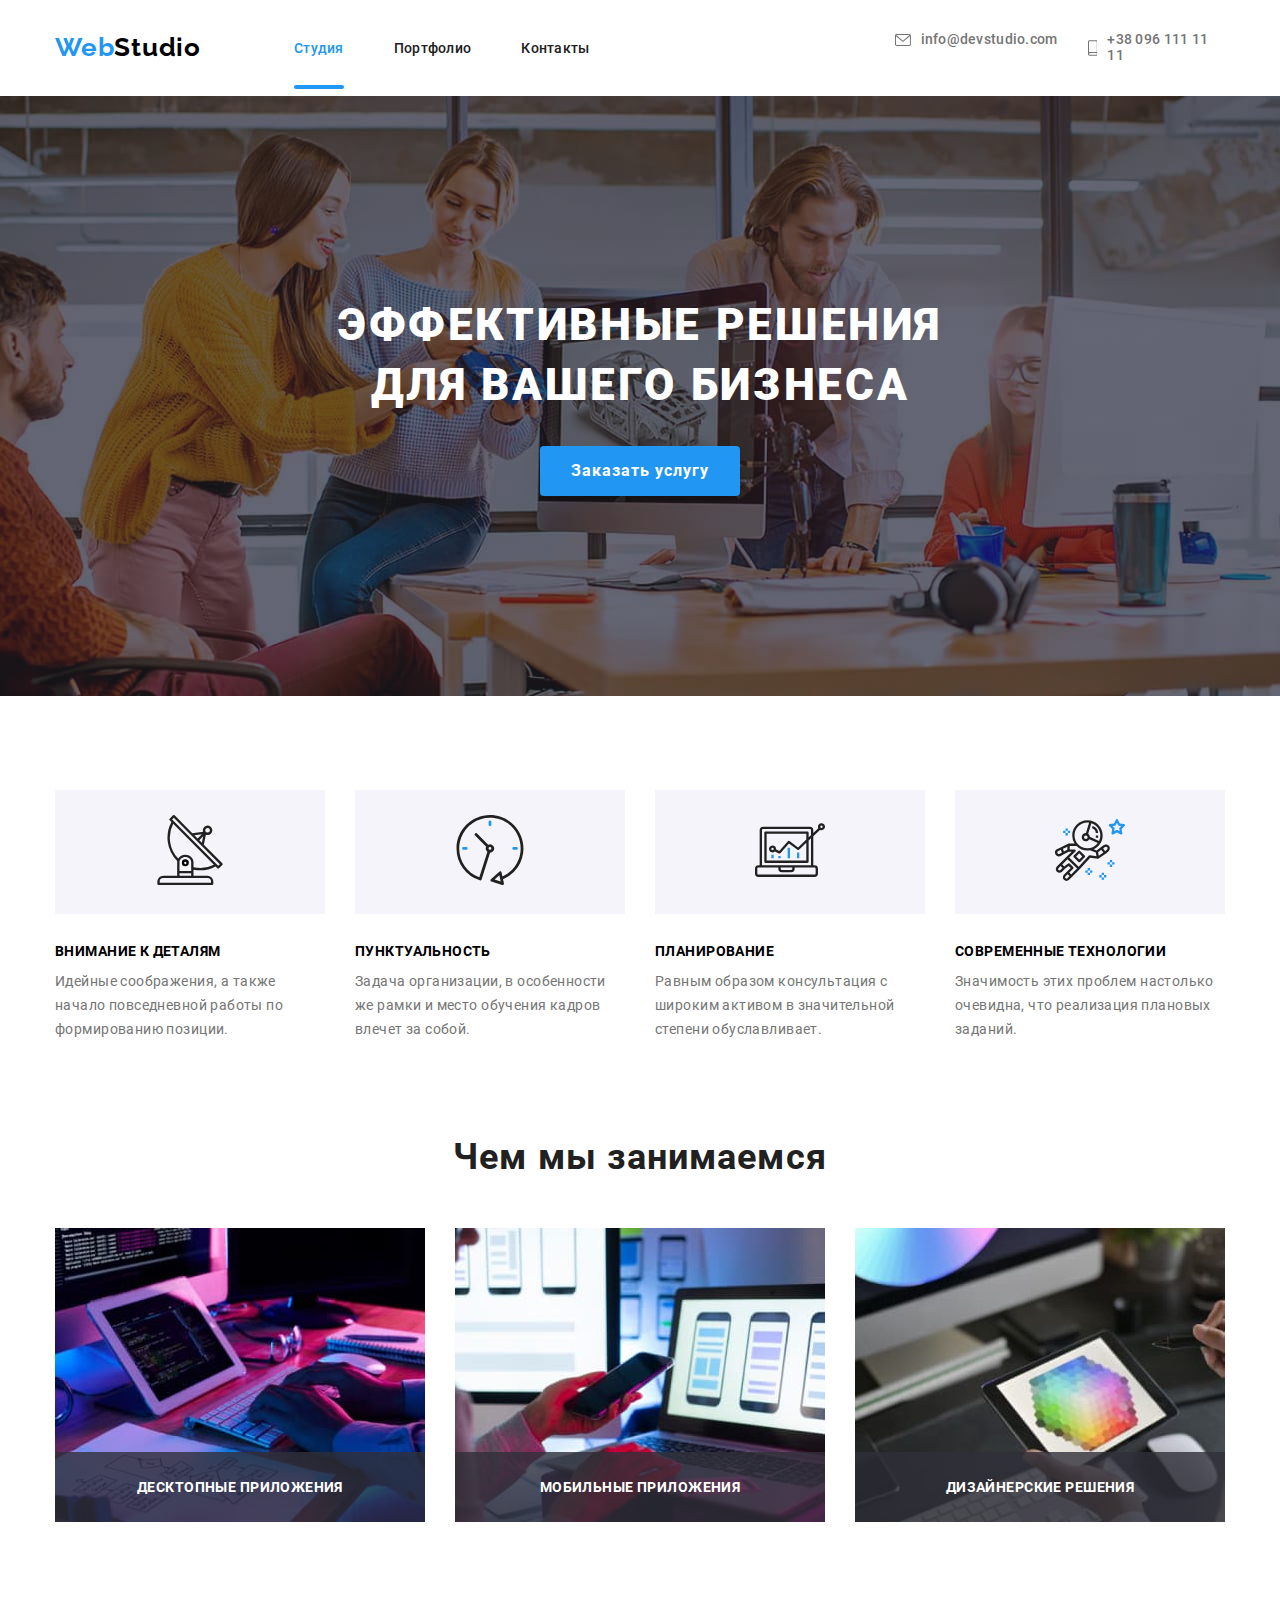
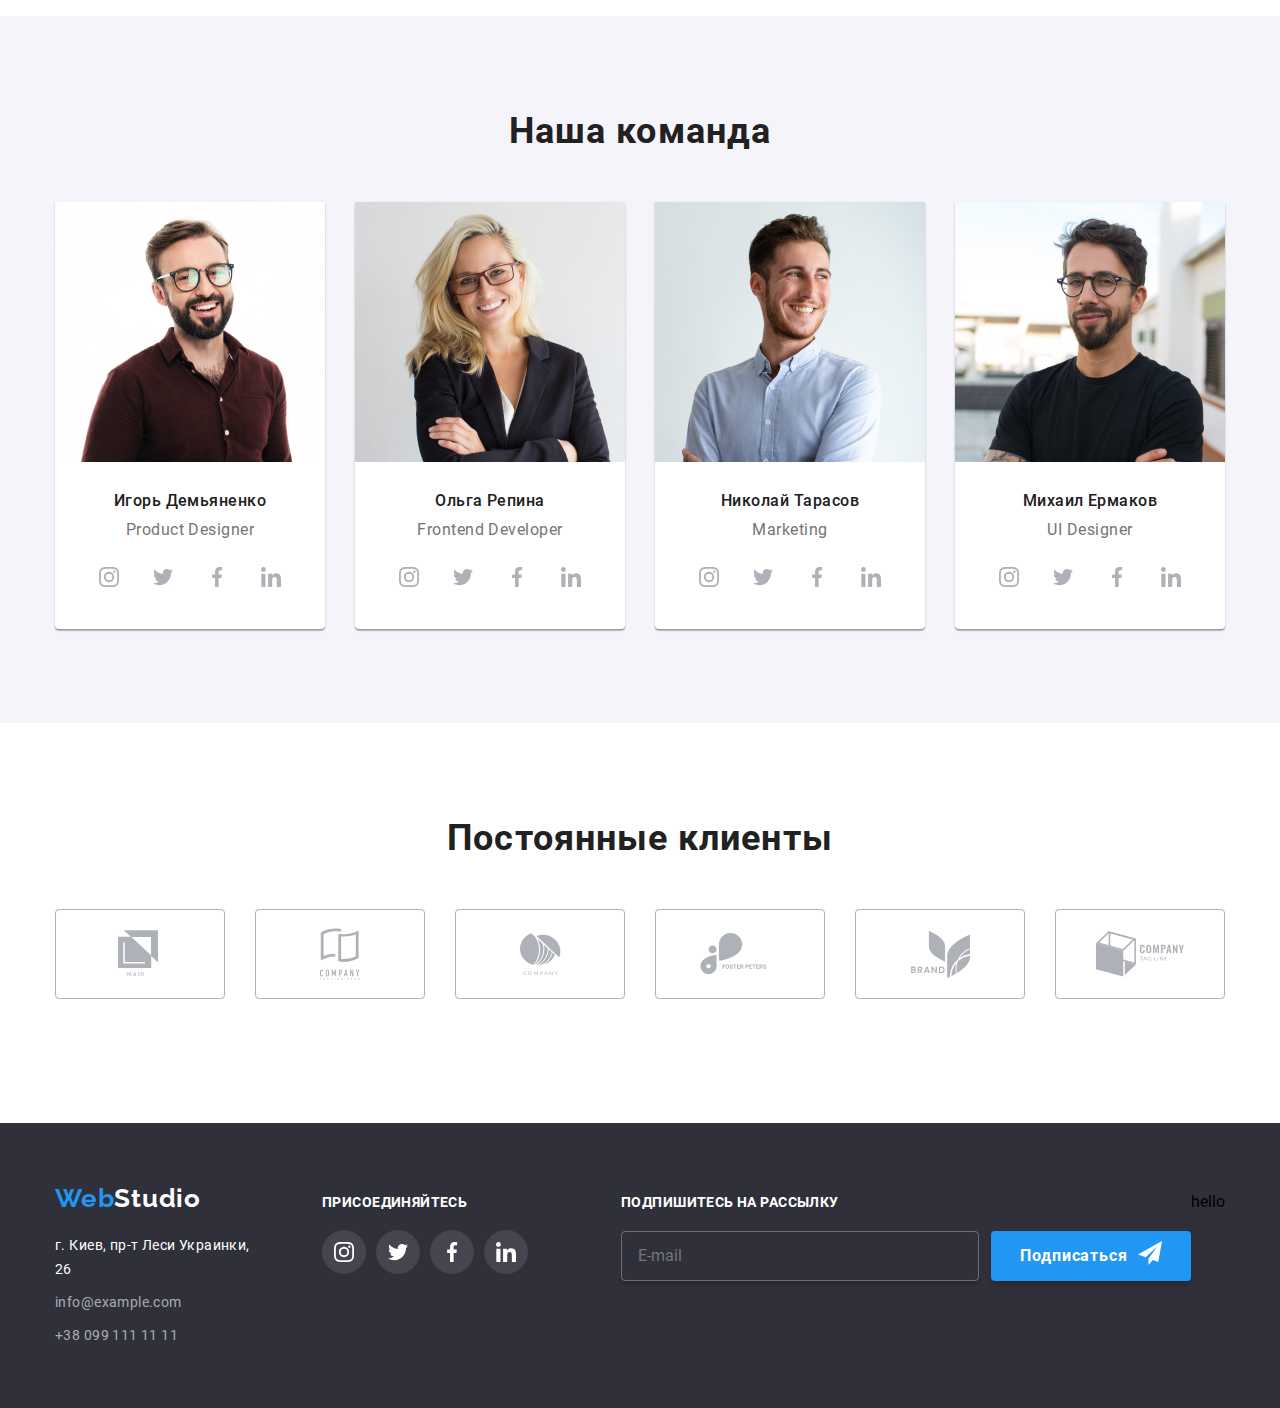
==== commit 14467917: "save" ====
--- a/index.html
+++ b/index.html
@@ -5,11 +5,6 @@
     <meta name="viewport" content="width=device-width, initial-scale=1.0">
     <title>WebStudio</title> 
     <link rel="preconnect" href="https://fonts.gstatic.com">
-    <!-- <link href="https://fonts.googleapis.com/css2?family=Raleway:wght@700&family=Roboto:wght@400;500;700;900&display=swap"
-        rel="stylesheet"> -->
-    <!-- <link rel="stylesheet" href="https://cdnjs.cloudflare.com/ajax/libs/modern-normalize/1.0.0/modern-normalize.min.css"
-    integrity="sha512-ISS7cAi1PEhQ8jnbJpJZMd29NlhNj4AWYyLOSp2CE/CsHxTCu+r+t0D2yoJudVrd0/8fTVPUVDzY5Tvli75u/g=="
-    crossorigin="anonymous" /> -->
     <link rel="stylesheet" href="./css/main.min.css"> 
 </head>
 <body>
@@ -19,21 +14,21 @@
             
             <button class="menu-button" type="button" aria-expanded="false" aria-controls="menu-container"
             data-menu-button>
-                <svg  width="40px" height="40px" aria-label="переключатель мобильного меню" >
+                <svg  width="40px" height="40px" aria-label="on off mobile menu" >
                     <use class="icon-mobile-close" href="./images/symbol-defs.svg#icon-close_mobile"></use>
                     <use class="icon-menu" href="./images/symbol-defs.svg#icon-menu_mobile"></use>
                 </svg>
             </button>
             <div class="menu-container" id="menu-container" data-menu>
                 <nav>
-                    <!--навигация-сайта-->
+                    
                         <ul class="nav-list">
                             <li class="nav-list-item current"><a class="nav-list-link current" href="./index.html">Cтудия</a></li>
                             <li class="nav-list-item"><a class="nav-list-link" href="./portfolio.html">Портфолио</a></li>
                             <li class="nav-list-item"><a class="nav-list-link" href="./contacts.html">Контакты</a></li>
                         </ul>
                     </nav>
-                    <!--контакты-->
+                    
                     <ul class="contacts-list">
                         <li class="contacts-list-item">
                             <a class="contacts-list-link" href="mailto:info@devstudio.com">
@@ -56,14 +51,14 @@
        </header>
 
     <main>
-        <!--баннер-->
+        
         <section class="hero overlay">
             <div class="container">
                 <h1 class="hero-title">Эффективные решения <br> для вашего бизнеса</h1>
                 <button class="hero-button" type="button" data-modal-open >Заказать услугу</button>
             </div>
         </section>
-        <!--Особенности-->
+       
         <section class="features">
             <div class="container">
                 <h2 class="visually-hidden">особенности</h2>
@@ -109,7 +104,7 @@
            
         </section>
 
-        <!--Чем мы занимаемся-->
+        
         <section class="services">
             <div class="container">
                 <h2 class="services-title">Чем мы занимаемся</h2>
@@ -131,7 +126,7 @@
             
         </section>
 
-        <!--Наша команда-->
+       
         <section class="team">
             <div class="container"> 
                 <h2 class="team-title">Наша команда</h2>
@@ -380,7 +375,7 @@
             </div>
             
         </section>
-        <!--Постоянные клиенты-->
+       
         <section class="clients" >
             <div class="container">
                 <h2 class="clients-title">Постоянные клиенты</h2>
@@ -430,7 +425,7 @@
                 </ul> 
             </div>
         </section>
-<!-- модалка -->
+
         <div class="backdrop is-hidden" data-modal>
             <div class="modal">
                 <button data-modal-close class="buton-modal-close">
@@ -498,7 +493,7 @@
                     <a class="address-link" href="tel:+380991111111">+38 099 111 11 11</a>
                 </address>
             </div>
-            <!--соцсети-->
+           
             <div class="social-block">
                 <b class="social-block-title">присоединяйтесь</b>
                 <ul class="social-list">
@@ -532,7 +527,7 @@
                     </li>
                 </ul>
             </div>
-            <!-- подписка -->
+           
             <div class="subscription-block">
                 <b class="subscription-title">Подпишитесь на рассылку</b>
                 <form class="subscription-form" action="#">
@@ -540,7 +535,7 @@
                     <button class="button" type="submit"><span class="button-text">Подписаться</span></button>
                 </form>
             </div>
-            
+            hello
         </div>
     </footer>
     <script src="./js/modal.js"></script>
--- a/css/main.min.css
+++ b/css/main.min.css
@@ -1,2 +1,2 @@
-/*! modern-normalize v1.0.0 | MIT License | https://github.com/sindresorhus/modern-normalize */*,*::before,*::after{box-sizing:border-box}:root{-moz-tab-size:4;tab-size:4}html{line-height:1.15;-webkit-text-size-adjust:100%}body{margin:0}body{font-family:system-ui,-apple-system,"Segoe UI",Roboto,Helvetica,Arial,sans-serif,"Apple Color Emoji","Segoe UI Emoji"}hr{height:0;color:inherit}abbr[title]{text-decoration:underline dotted}b,strong{font-weight:bolder}code,kbd,samp,pre{font-family:ui-monospace, SFMono-Regular, Consolas, 'Liberation Mono', Menlo, monospace;font-size:1em}small{font-size:80%}sub,sup{font-size:75%;line-height:0;position:relative;vertical-align:baseline}sub{bottom:-0.25em}sup{top:-0.5em}table{text-indent:0;border-color:inherit}button,input,optgroup,select,textarea{font-family:inherit;font-size:100%;line-height:1.15;margin:0}button,select{text-transform:none}button,[type='button'],[type='reset'],[type='submit']{-webkit-appearance:button}::-moz-focus-inner{border-style:none;padding:0}:-moz-focusring{outline:1px dotted ButtonText}:-moz-ui-invalid{box-shadow:none}legend{padding:0}progress{vertical-align:baseline}::-webkit-inner-spin-button,::-webkit-outer-spin-button{height:auto}[type='search']{-webkit-appearance:textfield;outline-offset:-2px}::-webkit-search-decoration{-webkit-appearance:none}::-webkit-file-upload-button{-webkit-appearance:button;font:inherit}summary{display:list-item}.button,.hero-button,.button-modal-submit{display:flex;border:1px solid transparent;border-radius:4px;padding:2px;min-width:200px;height:50px;box-shadow:0px 4px 4px rgba(0,0,0,0.15);color:#fff;background-color:#2196f3;align-items:center;justify-content:center;font-weight:700;font-size:16px;line-height:1.87;letter-spacing:0.06em}.team-social-link,.footer-social-link{display:flex;width:44px;height:44px;border-radius:50%;align-items:center;justify-content:center}.team-social-link:hover,.footer-social-link:hover,.team-social-link:focus,.footer-social-link:focus{background-color:#2196f3}.team-social-icon,.footer-social-icon{display:block;width:20px;height:20px}.team-title,.clients-title,.services-title{margin-bottom:30px;color:#212121;font-size:28px;font-weight:700;letter-spacing:0.03em;line-height:1.17;text-align:center}@font-face{font-family:'Roboto';font-style:normal;font-weight:400;src:local(""),url("../fonts/roboto-v20-latin_cyrillic-regular.woff2") format("woff2"),url("../fonts/roboto-v20-latin_cyrillic-regular.woff") format("woff")}@font-face{font-family:'Roboto';font-style:normal;font-weight:500;src:local(""),url("../fonts/roboto-v20-latin_cyrillic-500.woff2") format("woff2"),url("../fonts/roboto-v20-latin_cyrillic-500.woff") format("woff")}@font-face{font-family:'Roboto';font-style:normal;font-weight:700;src:local(""),url("../fonts/roboto-v20-latin_cyrillic-700.woff2") format("woff2"),url("../fonts/roboto-v20-latin_cyrillic-700.woff") format("woff")}@font-face{font-family:'Roboto';font-style:normal;font-weight:900;src:local(""),url("../fonts/roboto-v20-latin_cyrillic-900.woff2") format("woff2"),url("../fonts/roboto-v20-latin_cyrillic-900.woff") format("woff")}@font-face{font-family:'Raleway';font-style:normal;font-weight:400;src:local(""),url("../fonts/raleway-v18-latin-regular.woff2") format("woff2"),url("../fonts/raleway-v18-latin-regular.woff") format("woff")}@font-face{font-family:'Raleway';font-style:normal;font-weight:700;src:local(""),url("../fonts/raleway-v18-latin-700.woff2") format("woff2"),url("../fonts/raleway-v18-latin-700.woff") format("woff")}.container{margin-left:auto;margin-right:auto;padding:0 15px}@media screen and (min-width: 480px){.container{width:480px}}@media screen and (min-width: 768px){.container{width:768px}}@media screen and (min-width: 1200px){.container{width:1200px}}.visually-hidden{position:absolute;width:1px;height:1px;margin:-1px;border:0;padding:0;clip:rect(0 0 0 0);overflow:hidden}body{margin:0 auto;padding:0px;font-family:"Roboto",sans-serif}ul,li{margin-bottom:0px;margin-top:0px;padding:0px;list-style:none}a{text-decoration:none}h1,h2,h3,p{margin-top:0px;margin-bottom:0px;padding:0px}img{display:block;max-width:100%;height:auto}header{position:relative}.header.container{display:flex;align-items:center;min-height:60px}@media screen and (max-width: 767px){.header.container{position:fixed;z-index:2;width:100%;top:0;left:0;justify-content:space-between;background-color:#fff}}@media screen and (min-width: 768px){.header.container{min-height:80px}}.menu-button{display:inline-flex;margin-right:0px;margin-left:auto;padding:0;border:none;background-color:transparent;width:40px;height:40px}@media screen and (min-width: 768px){.menu-button{display:none}}.menu-button .icon-mobile-close{display:none}.menu-button.is-open .icon-mobile-close{display:block}.menu-button.is-open .icon-menu{display:none}.icon-menu,.icon-mobile-close{fill:#212121;transition-property:fill;transition-duration:250ms;transition-timing-function:cubic-bezier(0.4, 0, 0.2, 1)}.icon-menu:hover,.icon-menu:focus,.icon-mobile-close:hover,.icon-mobile-close:focus{fill:#2196f3}@media screen and (max-width: 767px){.menu-container{background-color:#fff;padding:60px;text-align:center;box-shadow:0px 4px 8px rgba(0,0,0,0.04),0px 2px 4px rgba(0,0,0,0.08),0px 1px 3px rgba(0,0,0,0.16);display:none;position:absolute;height:400px;top:100%;left:0;width:100%}.menu-container.is-open{display:block}}@media screen and (min-width: 768px){.menu-container{display:flex;align-items:center}}@media screen and (max-width: 767px){.nav-list{margin-bottom:60px}}@media screen and (min-width: 768px){.nav-list{display:flex;align-items:center}}@media screen and (max-width: 767px){.nav-list-item:not(:last-child){margin-bottom:40px}}@media screen and (min-width: 768px){.nav-list-item:not(:last-child){margin-right:50px}}@media screen and (max-width: 767px){.nav-list-item.current{margin-bottom:52px}}.nav-list-link{position:relative;display:inline-block;color:#212121;font-size:18px;font-weight:500;letter-spacing:0.02em;line-height:1.14;transition-property:color;transition-duration:250ms;transition-timing-function:cubic-bezier(0.4, 0, 0.2, 1)}.nav-list-link:hover,.nav-list-link:focus,.nav-list-link.current{color:#2196f3}@media screen and (min-width: 768px){.nav-list-link{font-size:14px}}.nav-list-link.current::after{position:absolute;content:'';display:block;width:100%;height:4px;background:#2196f3;border-radius:2px;bottom:-12px}@media screen and (min-width: 768px){.nav-list-link.current::after{bottom:-32px}}@media screen and (min-width: 768px){.contacts-list{margin-left:84px}}@media screen and (min-width: 1200px){.contacts-list{margin-left:305px;display:flex}}@media screen and (max-width: 767px){.contacts-list-item:not(:last-child){margin-bottom:16px}}@media screen and (min-width: 768px) and (max-width: 1199px){.contacts-list-item:not(:last-child){margin-bottom:10px}}@media screen and (min-width: 1200px){.contacts-list-item:not(:last-child){margin-right:30px}}.contacts-list-link{display:flex;color:#757575;font-weight:500;line-height:1.14;letter-spacing:0.02em;align-items:center;font-size:18px;transition-property:color;transition-duration:250ms;transition-timing-function:cubic-bezier(0.4, 0, 0.2, 1)}.contacts-list-link:hover,.contacts-list-link:focus{color:#2196f3}@media screen and (max-width: 767px){.contacts-list-link{justify-content:center}}@media screen and (min-width: 768px){.contacts-list-link{font-size:12px}}@media screen and (min-width: 1200px){.contacts-list-link{padding-top:32px;padding-bottom:32px;justify-content:space-between;font-size:14px}}.icon-envelope{width:16px;height:12px;margin-right:10px;fill:currentColor}.icon-smartphone{width:10px;height:16px;margin-right:10px;fill:currentColor}.logo{font-size:24px;color:#2196f3;font-family:"Raleway",sans-serif;font-weight:700;letter-spacing:0.03em;line-height:1.19}@media screen and (min-width: 768px){.logo{margin-right:88px}}@media screen and (min-width: 1200px){.logo{margin-right:93px;font-size:26px}}.logo-accent{color:#000}.footer .logo-accent{color:#fff}.footer .logo{display:inline-block;padding-top:0px;padding-bottom:0px;margin-bottom:20px;margin-right:auto}.hero{padding-bottom:118px;padding-top:118px;text-align:center}@media screen and (max-width: 767px){.hero{margin-top:60px}}@media screen and (min-width: 1200px){.hero{padding-bottom:200px;padding-top:200px}}.overlay{margin-left:auto;margin-right:auto;background-color:#2f303a;height:400px;max-width:480px;background-position:center;background-image:linear-gradient(to right, rgba(47,48,58,0.4), rgba(47,48,58,0.4)),url(../images/hero-mobile-opt@1x.jpg);background-size:cover}@media screen and (min-device-pixel-ratio: 2), screen and (min-resolution: 192dpi), screen and (min-resolution: 2dppx){.overlay{background-image:linear-gradient(to right, rgba(47,48,58,0.4), rgba(47,48,58,0.4)),url(../images/hero-mobile-opt@2x.jpg)}}@media screen and (min-width: 480px){.overlay{height:400px;max-width:768px;background-image:linear-gradient(to right, rgba(47,48,58,0.4), rgba(47,48,58,0.4)),url(../images/hero-tablet-opt@1x.jpg)}}@media screen and (min-width: 480px) and (min-device-pixel-ratio: 2), screen and (min-width: 480px) and (min-resolution: 192dpi), screen and (min-width: 480px) and (min-resolution: 2dppx){.overlay{background-image:linear-gradient(to right, rgba(47,48,58,0.4), rgba(47,48,58,0.4)),url(../images/hero-tablet-opt@2x.jpg)}}@media screen and (min-width: 768px){.overlay{height:400px;max-width:1600px;background-image:linear-gradient(to right, rgba(47,48,58,0.4), rgba(47,48,58,0.4)),url(../images/hero-desktop-opt@1x.jpg)}}@media screen and (min-width: 768px) and (min-device-pixel-ratio: 2), screen and (min-width: 768px) and (min-resolution: 192dpi), screen and (min-width: 768px) and (min-resolution: 2dppx){.overlay{background-image:linear-gradient(to right, rgba(47,48,58,0.4), rgba(47,48,58,0.4)),url(../images/hero-desktop-opt@2x.jpg)}}@media screen and (min-width: 1200px){.overlay{height:600px;max-width:1600px}}.hero-title{margin:0px;margin-bottom:30px;color:#fff;text-transform:uppercase;font-weight:900;font-size:26px;line-height:1.62;letter-spacing:0.06em}@media screen and (min-width: 1200px){.hero-title{font-size:44px;font-weight:900;letter-spacing:0.06em;line-height:1.36}}.features{padding-top:60px;padding-bottom:60px}@media screen and (min-width: 1200px){.features{padding-top:94px;padding-bottom:94px}}@media screen and (min-width: 768px){.features-list{display:flex;flex-wrap:wrap}}@media screen and (min-width: 1200px){.features-list{flex-wrap:nowrap}}@media screen and (max-width: 767px){.features-list-item:not(:last-child){margin-bottom:30px}}@media screen and (min-width: 768px){.features-list-item{width:calc( (100% - 30px) / 2)}.features-list-item:nth-child(2n+1){margin-right:30px}.features-list-item:nth-child(-n+2){margin-bottom:30px}}@media screen and (min-width: 1200px){.features-list-item{width:calc((100% - 3*30px)/4)}.features-list-item:not(:last-child){margin-right:30px;margin-bottom:0px}}.icon-features-block{padding:25px;margin-bottom:30px;text-align:center;background-color:#f5f4fa}.icon-features{width:70px;height:70px}.features-title{text-align:center;margin-bottom:10px;color:var(--title-text-color);font-size:14px;letter-spacing:0.03em;font-weight:700;line-height:1.14;text-transform:uppercase}@media screen and (min-width: 768px){.features-title{text-align:start}}.features-description{margin-bottom:0px;margin-top:0px;color:#757575;font-size:14px;font-weight:400;letter-spacing:0.03em;line-height:1.71}.features-description::first-letter{text-transform:capitalize}.team{padding-bottom:60px;padding-top:60px;background-color:#f5f4fa;text-align:center}@media screen and (min-width: 1200px){.team{padding-bottom:94px;padding-top:94px}}@media screen and (min-width: 1200px){.team-title{margin-bottom:50px;font-size:36px}}@media screen and (max-width: 767px){.team-list{text-align:center}}@media screen and (min-width: 768px){.team-list{display:flex;flex-wrap:wrap}}@media screen and (min-width: 1200px){.team-list{flex-wrap:nowrap}}.team-list-item{box-shadow:0px 1px 3px rgba(0,0,0,0.12),0px 1px 1px rgba(0,0,0,0.14),0px 2px 1px rgba(0,0,0,0.2);border-radius:0px 0px 4px 4px;background-color:#fff}@media screen and (max-width: 767px){.team-list-item{width:100%}.team-list-item:not(:last-child){margin-bottom:30px}}@media screen and (min-width: 768px){.team-list-item{width:calc((100% - 30px) / 2)}.team-list-item:nth-child(2n+1){margin-right:30px}.team-list-item:nth-child(-n+2){margin-bottom:30px}}@media screen and (min-width: 768px) and (min-width: 1200px){.team-list-item{width:calc((100% - 3*30px)/4)}.team-list-item:not(:last-child){margin-right:30px;margin-bottom:0px}}.team-list-item img{width:450px}@media screen and (min-width: 768px){.team-list-item img{width:354px}}@media screen and (min-width: 1200px){.team-list-item img{width:270px}}.team-card{padding-top:30px;padding-bottom:30px;padding-right:32px;padding-left:32px}.team-card-title{margin-bottom:10px;color:#212121;font-size:16px;font-weight:500;letter-spacing:0.03em;text-transform:capitalize}.team-card-prof{margin-bottom:16px;color:#757575;font-size:16px;letter-spacing:0.03em;text-transform:capitalize}.clients{padding-top:60px;padding-bottom:60px}@media screen and (min-width: 1200px){.clients{padding-top:94px;padding-bottom:94px}}@media screen and (min-width: 1200px){.clients-title{margin-bottom:50px;font-size:36px}}.clients-list{display:flex;justify-content:center;flex-wrap:wrap}@media screen and (min-width: 1200px){.clients-list{flex-wrap:nowrap}}.clients-item{width:calc((100% - 30px) / 2);height:90px}@media screen and (min-width: 480px){.clients-item{width:210px}}@media screen and (min-width: 768px){.clients-item{width:226px}}@media screen and (min-width: 1200px){.clients-item{width:170px}}@media screen and (max-width: 767px){.clients-item:nth-child(2n+1){margin-right:30px}.clients-item:nth-child(-n+4){margin-bottom:30px}}@media screen and (min-width: 768px){.clients-item:not(:nth-child(3n)){margin-right:30px}.clients-item:nth-child(-n+3){margin-bottom:30px}}@media screen and (min-width: 1200px){.clients-item{margin-bottom:30px}.clients-item:not(:last-child){margin-right:30px}}.clients-link{display:flex;width:100%;height:100%;border:1px solid #afb1b8;border-radius:4px;justify-content:center;align-items:center;color:#afb1b8;transition-property:color, border;transition-duration:250ms;transition-timing-function:cubic-bezier(0.4, 0, 0.2, 1)}.clients-link:hover,.clients-link:focus{border:1px solid #2196f3;color:#2196f3}.client-1{width:44.3px;height:49.2px}.client-2{width:40px;height:52px}.client-3{width:41px;height:42.6px}.client-4{width:79.7px;height:42px}.client-5{width:59px;height:47px}.client-6{width:88.5px;height:48.4px}.clients-icon{fill:currentColor}.services{padding-top:0px;padding-bottom:94px}@media screen and (max-width: 1199px){.services{display:none}}.services-list{display:flex}.services-item{position:relative}.services-item:not(:last-child){margin-right:30px}@media screen and (min-width: 1200px){.services-title{margin-bottom:50px;font-size:36px}}.services-list-title{position:absolute;bottom:0%;display:flex;width:100%;height:70px;align-items:center;justify-content:center;background:rgba(47,48,58,0.8);color:#fff;font-weight:700;font-size:14px;line-height:16px;letter-spacing:0.03em;text-transform:uppercase}.backdrop{position:fixed;top:0;left:0;width:100%;height:100%;background-color:rgba(0,0,0,0.2);opacity:1;overflow-y:scroll;z-index:100;transition-property:opacity;transition-duration:250ms;transition-timing-function:cubic-bezier(0.4, 0, 0.2, 1)}@media screen and (max-width: 479px){.backdrop{padding:94px 5px}}.is-hidden{opacity:0;pointer-events:none}.is-hidden.modal{transform:translate(-50%, -50%) scale(0.9)}.modal{position:relative;padding:40px;background-color:#fff;transition-property:transform;transition-duration:250ms;transition-timing-function:cubic-bezier(0.4, 0, 0.2, 1);max-width:100%;overflow-x:hidden}@media screen and (min-width: 480px){.modal{position:absolute;top:50%;left:50%;transform:translate(-50%, -50%) scale(1);width:450px;height:609px}}@media screen and (min-width: 1200px){.modal{width:528px;height:581px}}.buton-modal-close{position:absolute;top:8px;right:8px;display:flex;width:30px;height:30px;border-radius:50%;margin-left:auto;justify-content:center;align-items:center}.x-close{width:11px;height:11px;transition-property:fill;transition-duration:250ms;transition-timing-function:cubic-bezier(0.4, 0, 0.2, 1)}.buton-modal-close:hover .x-close{fill:#2196f3}.modal-title{display:block;margin-bottom:12px;font-weight:700;font-size:20px;line-height:1.15;text-align:center;letter-spacing:0.03em;color:#212121}.form-field:not(:last-child){margin-bottom:10px}.form-field:nth-child(4){margin-bottom:20px}.form-label{display:block;margin-bottom:4px;border:0;font-weight:400;font-size:12px;line-height:1.167;letter-spacing:0.01em;color:#757575}.form-field-position{position:relative}.form-input{display:block;width:100%;height:40px;margin:0;padding-left:42px;border:1px solid rgba(33,33,33,0.2);border-radius:4px;transition-property:border-color;transition-duration:250ms;transition-timing-function:cubic-bezier(0.4, 0, 0.2, 1)}.form-input:focus{outline:transparent;border-color:#2196f3}.form-input.comment{resize:none;height:120px;padding-left:16px}.form-input.comment::placeholder{font-weight:normal;font-size:12px;line-height:1.167;letter-spacing:0.01em;color:rgba(117,117,117,0.5)}.form-icons{position:absolute;top:11px;left:12px;width:18px;height:18px;transition-property:fill;transition-duration:250ms;transition-timing-function:cubic-bezier(0.4, 0, 0.2, 1)}.form-input:focus+.form-icons{fill:#2196f3}.agreement-field{margin-left:auto;margin-right:auto;margin-bottom:30px;width:370px}@media screen and (min-width: 1200px){.agreement-field{width:425px}}.checkbox{position:absolute;width:1px;height:1px;margin:-1px;border:0;padding:0;clip:rect(0 0 0 0);overflow:hidden}.agreement-label{display:flex;align-items:center;font-weight:400;font-size:12px;line-height:1.71;letter-spacing:0.03em;color:#757575}.agreement-label::before{display:inline-block;margin-right:7px;width:16px;height:15px;content:'';background-image:url(../images/icons/box-checkbox.svg);background-size:contain;transition-property:background-image;transition-duration:250ms;transition-timing-function:cubic-bezier(0.4, 0, 0.2, 1)}@media screen and (max-width: 420px){.agreement-label{display:block;font-size:10px}}@media screen and (min-width: 1200px){.agreement-label{font-size:14px}}.checkbox:checked+.agreement-label::before{background-image:url(../images/icons/icon-check-opt-2.svg)}.agreement-label-circs{color:#2196f3;text-decoration:underline;white-space:pre-wrap}@media screen and (max-width: 420px){.agreement-label-circs{display:block}}.footer{padding-top:60px;padding-bottom:60px;background-color:#2f303a;font-style:normal}.footer .container{text-align:center}@media screen and (min-width: 768px){.footer .container{display:flex;flex-wrap:wrap;align-items:baseline}}@media screen and (min-width: 1200px){.footer .container{text-align:start;flex-wrap:nowrap}}.address-block{margin-bottom:60px}@media screen and (min-width: 768px){.address-block{margin-left:61px;margin-right:165px}}@media screen and (min-width: 1200px){.address-block{margin-left:0px;margin-right:70px;margin-bottom:0px;width:231px}}.map{color:#fff;font-weight:400;font-size:14px;font-style:normal;line-height:1.71;letter-spacing:0.03em;margin-bottom:8px}@media screen and (min-width: 768px){.map{margin-bottom:9px}}.address-link{display:block;font-style:normal;font-weight:400;font-size:14px;line-height:1.71;letter-spacing:0.03em;color:rgba(255,255,255,0.6)}.address-link:not(:last-child){margin-bottom:9px}@media screen and (max-width: 767px){.social-block{margin-bottom:60px}}@media screen and (min-width: 768px){.social-block{margin-right:74px}}@media screen and (min-width: 1200px){.social-block{margin-right:93px}}.social-block-title{display:inline-block;margin-bottom:20px;font-weight:700;font-size:14px;line-height:16px;letter-spacing:0.03em;text-transform:uppercase;color:#fff}.social-list{display:flex}@media screen and (min-width: 768px){.social-item{margin-right:10px}}.social-link{display:flex;width:44px;height:44px;background-color:rgba(255,255,255,0.1);border-radius:50%;align-items:center;justify-content:center;transition-property:background-color;transition-duration:250ms;transition-timing-function:cubic-bezier(0.4, 0, 0.2, 1)}.social-link:hover,.social-link:focus{background-color:#2196f3}.social-icon{width:20px;height:20px;fill:#fff}@media screen and (min-width: 768px){.subscription-block{margin-left:166px;margin-right:152px}}@media screen and (min-width: 1200px){.subscription-block{margin-left:0px;margin-right:0px}}.subscription-title{display:inline-block;margin-bottom:20px;font-weight:700;font-size:14px;line-height:1.167;letter-spacing:0.03em;text-transform:uppercase;color:#fff}@media screen and (min-width: 1200px){.subscription-form{display:flex}}.subscription-input{height:50px;padding:15px 5px 15px 16px;border:1px solid rgba(255,255,255,0.3);box-shadow:0px 4px 4px rgba(0,0,0,0.15);border-radius:4px;background-color:transparent;color:#fff;margin-bottom:20px;width:100%}@media screen and (min-width: 480px){.subscription-input{min-width:450px}}@media screen and (min-width: 1200px){.subscription-input{margin-bottom:0px;min-width:358px;margin-right:12px}}.subscription-form .button{margin-left:auto;margin-right:auto}.button-text{display:flex}.button-text::after{display:block;margin-left:10px;content:'';width:24px;height:24px;background-image:url(../images/icons/symbol-defs-opt.svg)}.our-works{padding:60px 0;margin:0px}@media screen and (min-width: 1200px){.our-works{padding:94px 0}}.filter{display:flex;flex-wrap:wrap;justify-content:start;margin-bottom:40px}@media screen and (min-width: 768px){.filter{flex-wrap:nowrap;justify-content:center;margin-bottom:30px}}@media screen and (min-width: 1200px){.filter{margin-bottom:50px}}.filter-item:not(:last-child){margin-right:8px;margin-bottom:15px}@media screen and (min-width: 1200px){.filter-item:not(:last-child){margin-right:9px;margin-bottom:0}}@media screen and (min-width: 768px){.gallery-list{display:flex;flex-wrap:wrap}}.gallery-list-item:not(:last-child){margin-bottom:30px}@media screen and (min-width: 480px){.gallery-list-item{width:450px}}@media screen and (min-width: 768px) and (max-width: 1199px){.gallery-list-item{width:354px}.gallery-list-item:nth-child(-n+8){margin-bottom:30px}.gallery-list-item:nth-child(2n+1){margin-right:30px}}@media screen and (min-width: 1200px){.gallery-list-item{width:370px}.gallery-list-item:not(:nth-child(3n)){margin-right:30px}.gallery-list-item:not(:nth-last-child(-n+3)){margin-bottom:30px}}.gallery-list-link{display:block;margin-top:0px;margin-bottom:0px;transition-property:box-shadow;transition-duration:250ms;transition-timing-function:cubic-bezier(0.4, 0, 0.2, 1)}.gallery-list-link:hover,.gallery-list-link:focus{box-shadow:0px 1px 1px rgba(0,0,0,0.12),0px 4px 4px rgba(0,0,0,0.06),1px 4px 6px rgba(0,0,0,0.16)}.gallery-backdrop{position:relative;overflow:hidden}.gallery-backdrop-image{width:100%}@media screen and (min-width: 480px){.gallery-backdrop-image{width:450px}}@media screen and (min-width: 768px){.gallery-backdrop-image{width:354px}}@media screen and (min-width: 1200px){.gallery-backdrop-image{width:370px}}.gallery-overlay{opacity:0;position:absolute;bottom:0;left:0;width:100%;height:100%;padding:77px 24px;background:rgba(33,150,243,0.9);font-weight:400;font-size:18px;line-height:1.56;letter-spacing:0.03em;color:#fff;transform:translatey(100%);transition-property:opacity translatey;transition-duration:250ms;transition-timing-function:cubic-bezier(0.4, 0, 0.2, 1)}@media screen and (min-width: 768px){.gallery-overlay{padding:49px 24px}}@media screen and (min-width: 1200px){.gallery-overlay{padding:63px 24px}}.gallery-list-link:hover .gallery-overlay,.gallery-list-link:focus .gallery-overlay{opacity:1;transform:translatey(0%)}.card-content{padding-top:20px;padding-bottom:20px;padding-left:24px;padding-right:24px;background:#ffffff;border-left:1px solid #eeeeee;border-right:1px solid #eeeeee;border-bottom:1px solid #eeeeee}.gallery-title{margin-bottom:4px;color:#212121;font-weight:700;font-size:18px;line-height:2;letter-spacing:0.06em}.gallery-work{color:#757575;font-size:16px;line-height:1.87;letter-spacing:0.03em}.hero-button{margin-left:auto;margin-right:auto}.button-modal-submit{margin-left:auto;margin-right:auto}.button-modal-submit:focus,.button-modal-submit:hover{background:#2196F3}.filter-button{display:inline-block;height:38px;border:1px solid transparent;border-radius:4px;padding:6px 22px;color:#212121;background-color:#f5f4fa;text-align:center;font-weight:500;font-size:16px;line-height:1.62;letter-spacing:0.03em;transition-property:color, background-color;transition-duration:250ms;transition-timing-function:cubic-bezier(0.4, 0, 0.2, 1)}.filter-button:hover,.filter-button:focus{color:#fff;background-color:#2196f3;box-shadow:0px 3px 1px rgba(0,0,0,0.1),0px 1px 2px rgba(0,0,0,0.08),0px 2px 2px rgba(0,0,0,0.12)}.social-list{display:flex;justify-content:center}.social-item{margin-right:10px}.social-item:last-child{margin-right:0px}.team-social-link{color:#afb1b8;transition-property:color, background-color;transition-duration:250ms;transition-timing-function:cubic-bezier(0.4, 0, 0.2, 1)}.team-social-link:hover,.team-social-link:focus{color:#fff}.footer-social-link{background-color:rgba(255,255,255,0.1);transition-property:background-color;transition-duration:250ms;transition-timing-function:cubic-bezier(0.4, 0, 0.2, 1)}.team-social-icon{fill:currentColor}.footer-social-icon{fill:#fff}
+/*! modern-normalize v1.0.0 | MIT License | https://github.com/sindresorhus/modern-normalize */*,*::before,*::after{box-sizing:border-box}:root{-moz-tab-size:4;tab-size:4}html{line-height:1.15;-webkit-text-size-adjust:100%}body{margin:0}body{font-family:system-ui,-apple-system,"Segoe UI",Roboto,Helvetica,Arial,sans-serif,"Apple Color Emoji","Segoe UI Emoji"}hr{height:0;color:inherit}abbr[title]{text-decoration:underline dotted}b,strong{font-weight:bolder}code,kbd,samp,pre{font-family:ui-monospace, SFMono-Regular, Consolas, 'Liberation Mono', Menlo, monospace;font-size:1em}small{font-size:80%}sub,sup{font-size:75%;line-height:0;position:relative;vertical-align:baseline}sub{bottom:-0.25em}sup{top:-0.5em}table{text-indent:0;border-color:inherit}button,input,optgroup,select,textarea{font-family:inherit;font-size:100%;line-height:1.15;margin:0}button,select{text-transform:none}button,[type='button'],[type='reset'],[type='submit']{-webkit-appearance:button}::-moz-focus-inner{border-style:none;padding:0}:-moz-focusring{outline:1px dotted ButtonText}:-moz-ui-invalid{box-shadow:none}legend{padding:0}progress{vertical-align:baseline}::-webkit-inner-spin-button,::-webkit-outer-spin-button{height:auto}[type='search']{-webkit-appearance:textfield;outline-offset:-2px}::-webkit-search-decoration{-webkit-appearance:none}::-webkit-file-upload-button{-webkit-appearance:button;font:inherit}summary{display:list-item}.button,.hero-button,.button-modal-submit{display:flex;border:1px solid transparent;border-radius:4px;padding:2px;min-width:200px;height:50px;box-shadow:0px 4px 4px rgba(0,0,0,0.15);color:#fff;background-color:#2196f3;align-items:center;justify-content:center;font-weight:700;font-size:16px;line-height:1.87;letter-spacing:0.06em}.team-social-link,.footer-social-link{display:flex;width:44px;height:44px;border-radius:50%;align-items:center;justify-content:center}.team-social-link:hover,.footer-social-link:hover,.team-social-link:focus,.footer-social-link:focus{background-color:#2196f3}.team-social-icon,.footer-social-icon{display:block;width:20px;height:20px}.team-title,.clients-title,.services-title{margin-bottom:30px;color:#212121;font-size:28px;font-weight:700;letter-spacing:0.03em;line-height:1.17;text-align:center}@font-face{font-family:'Roboto';font-style:normal;font-weight:400;src:local(""),url("../fonts/roboto-v20-latin_cyrillic-regular.woff2") format("woff2"),url("../fonts/roboto-v20-latin_cyrillic-regular.woff") format("woff")}@font-face{font-family:'Roboto';font-style:normal;font-weight:500;src:local(""),url("../fonts/roboto-v20-latin_cyrillic-500.woff2") format("woff2"),url("../fonts/roboto-v20-latin_cyrillic-500.woff") format("woff")}@font-face{font-family:'Roboto';font-style:normal;font-weight:700;src:local(""),url("../fonts/roboto-v20-latin_cyrillic-700.woff2") format("woff2"),url("../fonts/roboto-v20-latin_cyrillic-700.woff") format("woff")}@font-face{font-family:'Roboto';font-style:normal;font-weight:900;src:local(""),url("../fonts/roboto-v20-latin_cyrillic-900.woff2") format("woff2"),url("../fonts/roboto-v20-latin_cyrillic-900.woff") format("woff")}@font-face{font-family:'Raleway';font-style:normal;font-weight:400;src:local(""),url("../fonts/raleway-v18-latin-regular.woff2") format("woff2"),url("../fonts/raleway-v18-latin-regular.woff") format("woff")}@font-face{font-family:'Raleway';font-style:normal;font-weight:700;src:local(""),url("../fonts/raleway-v18-latin-700.woff2") format("woff2"),url("../fonts/raleway-v18-latin-700.woff") format("woff")}.container{margin-left:auto;margin-right:auto;padding:0 15px}@media screen and (min-width: 480px){.container{width:480px}}@media screen and (min-width: 768px){.container{width:768px}}@media screen and (min-width: 1200px){.container{width:1200px}}.visually-hidden{position:absolute;width:1px;height:1px;margin:-1px;border:0;padding:0;clip:rect(0 0 0 0);overflow:hidden}body{margin:0 auto;padding:0px;font-family:"Roboto",sans-serif}ul,li{margin-bottom:0px;margin-top:0px;padding:0px;list-style:none}a{text-decoration:none}h1,h2,h3,p{margin-top:0px;margin-bottom:0px;padding:0px}img{display:block;max-width:100%;height:auto}header{position:relative}.header.container{display:flex;align-items:center;min-height:60px}@media screen and (max-width: 767px){.header.container{position:fixed;z-index:2;width:100%;top:0;left:0;justify-content:space-between;background-color:#fff}}@media screen and (min-width: 768px){.header.container{min-height:80px}}.menu-button{display:inline-flex;margin-right:0px;margin-left:auto;padding:0;border:none;background-color:transparent;width:40px;height:40px}@media screen and (min-width: 768px){.menu-button{display:none}}.menu-button .icon-mobile-close{display:none}.menu-button.is-open .icon-mobile-close{display:block}.menu-button.is-open .icon-menu{display:none}.icon-menu,.icon-mobile-close{fill:#212121;transition-property:fill;transition-duration:250ms;transition-timing-function:cubic-bezier(0.4, 0, 0.2, 1)}.icon-menu:hover,.icon-menu:focus,.icon-mobile-close:hover,.icon-mobile-close:focus{fill:#2196f3}@media screen and (max-width: 767px){.menu-container{background-color:#fff;padding:60px;text-align:center;box-shadow:0px 4px 8px rgba(0,0,0,0.04),0px 2px 4px rgba(0,0,0,0.08),0px 1px 3px rgba(0,0,0,0.16);display:none;position:absolute;height:400px;top:100%;left:0;width:100%}.menu-container.is-open{display:block}}@media screen and (min-width: 768px){.menu-container{display:flex;align-items:center}}@media screen and (max-width: 767px){.nav-list{margin-bottom:60px}}@media screen and (min-width: 768px){.nav-list{display:flex;align-items:center}}@media screen and (max-width: 767px){.nav-list-item:not(:last-child){margin-bottom:40px}}@media screen and (min-width: 768px){.nav-list-item:not(:last-child){margin-right:50px}}@media screen and (max-width: 767px){.nav-list-item.current{margin-bottom:52px}}.nav-list-link{position:relative;display:inline-block;color:#212121;font-size:18px;font-weight:500;letter-spacing:0.02em;line-height:1.14;transition-property:color;transition-duration:250ms;transition-timing-function:cubic-bezier(0.4, 0, 0.2, 1)}.nav-list-link:hover,.nav-list-link:focus,.nav-list-link.current{color:#2196f3}@media screen and (min-width: 768px){.nav-list-link{font-size:14px}}.nav-list-link.current::after{position:absolute;content:'';display:block;width:100%;height:4px;background:#2196f3;border-radius:2px;bottom:-12px}@media screen and (min-width: 768px){.nav-list-link.current::after{bottom:-32px}}@media screen and (min-width: 768px){.contacts-list{margin-left:84px}}@media screen and (min-width: 1200px){.contacts-list{margin-left:305px;display:flex}}@media screen and (max-width: 767px){.contacts-list-item:not(:last-child){margin-bottom:16px}}@media screen and (min-width: 768px) and (max-width: 1199px){.contacts-list-item:not(:last-child){margin-bottom:10px}}@media screen and (min-width: 1200px){.contacts-list-item:not(:last-child){margin-right:30px}}.contacts-list-link{display:flex;color:#757575;font-weight:500;line-height:1.14;letter-spacing:0.02em;align-items:center;font-size:18px;transition-property:color;transition-duration:250ms;transition-timing-function:cubic-bezier(0.4, 0, 0.2, 1)}.contacts-list-link:hover,.contacts-list-link:focus{color:#2196f3}@media screen and (max-width: 767px){.contacts-list-link{justify-content:center}}@media screen and (min-width: 768px){.contacts-list-link{font-size:12px}}@media screen and (min-width: 1200px){.contacts-list-link{padding-top:32px;padding-bottom:32px;justify-content:space-between;font-size:14px}}.icon-envelope{width:16px;height:12px;margin-right:10px;fill:currentColor}.icon-smartphone{width:10px;height:16px;margin-right:10px;fill:currentColor}.logo{font-size:24px;color:#2196f3;font-family:"Raleway",sans-serif;font-weight:700;letter-spacing:0.03em;line-height:1.19}@media screen and (min-width: 768px){.logo{margin-right:88px}}@media screen and (min-width: 1200px){.logo{margin-right:93px;font-size:26px}}.logo-accent{color:#000}.footer .logo-accent{color:#fff}.footer .logo{display:inline-block;padding-top:0px;padding-bottom:0px;margin-bottom:20px;margin-right:auto}.hero{padding-bottom:118px;padding-top:118px;text-align:center}@media screen and (max-width: 767px){.hero{margin-top:60px}}@media screen and (min-width: 1200px){.hero{padding-bottom:200px;padding-top:200px}}.overlay{margin-left:auto;margin-right:auto;background-color:#2f303a;height:400px;max-width:480px;background-position:center;background-image:linear-gradient(to right, rgba(47,48,58,0.4), rgba(47,48,58,0.4)),url(../images/hero-mobile-opt@1x.jpg);background-size:cover}@media screen and (min-device-pixel-ratio: 2), screen and (min-resolution: 192dpi), screen and (min-resolution: 2dppx){.overlay{background-image:linear-gradient(to right, rgba(47,48,58,0.4), rgba(47,48,58,0.4)),url(../images/hero-mobile-opt@2x.jpg)}}@media screen and (min-width: 480px){.overlay{height:400px;max-width:768px;background-image:linear-gradient(to right, rgba(47,48,58,0.4), rgba(47,48,58,0.4)),url(../images/hero-tablet-opt@1x.jpg)}}@media screen and (min-width: 480px) and (min-device-pixel-ratio: 2), screen and (min-width: 480px) and (min-resolution: 192dpi), screen and (min-width: 480px) and (min-resolution: 2dppx){.overlay{background-image:linear-gradient(to right, rgba(47,48,58,0.4), rgba(47,48,58,0.4)),url(../images/hero-tablet-opt@2x.jpg)}}@media screen and (min-width: 768px){.overlay{height:400px;max-width:1600px;background-image:linear-gradient(to right, rgba(47,48,58,0.4), rgba(47,48,58,0.4)),url(../images/hero-desktop-opt@1x.jpg)}}@media screen and (min-width: 768px) and (min-device-pixel-ratio: 2), screen and (min-width: 768px) and (min-resolution: 192dpi), screen and (min-width: 768px) and (min-resolution: 2dppx){.overlay{background-image:linear-gradient(to right, rgba(47,48,58,0.4), rgba(47,48,58,0.4)),url(../images/hero-desktop-opt@2x.jpg)}}@media screen and (min-width: 1200px){.overlay{height:600px;max-width:1600px}}.hero-title{margin:0px;margin-bottom:30px;color:#fff;text-transform:uppercase;font-weight:900;font-size:26px;line-height:1.62;letter-spacing:0.06em}@media screen and (min-width: 1200px){.hero-title{font-size:44px;font-weight:900;letter-spacing:0.06em;line-height:1.36}}.features{padding-top:60px;padding-bottom:60px}@media screen and (min-width: 1200px){.features{padding-top:94px;padding-bottom:94px}}@media screen and (min-width: 768px){.features-list{display:flex;flex-wrap:wrap}}@media screen and (min-width: 1200px){.features-list{flex-wrap:nowrap}}@media screen and (max-width: 767px){.features-list-item:not(:last-child){margin-bottom:30px}}@media screen and (min-width: 768px){.features-list-item{width:calc( (100% - 30px) / 2)}.features-list-item:nth-child(2n+1){margin-right:30px}.features-list-item:nth-child(-n+2){margin-bottom:30px}}@media screen and (min-width: 1200px){.features-list-item{width:calc((100% - 3*30px)/4)}.features-list-item:not(:last-child){margin-right:30px;margin-bottom:0px}}.icon-features-block{padding:25px;margin-bottom:30px;text-align:center;background-color:#f5f4fa}.icon-features{width:70px;height:70px}.features-title{text-align:center;margin-bottom:10px;color:var(--title-text-color);font-size:14px;letter-spacing:0.03em;font-weight:700;line-height:1.14;text-transform:uppercase}@media screen and (min-width: 768px){.features-title{text-align:start}}.features-description{margin-bottom:0px;margin-top:0px;color:#757575;font-size:14px;font-weight:400;letter-spacing:0.03em;line-height:1.71}.features-description::first-letter{text-transform:capitalize}.team{padding-bottom:60px;padding-top:60px;background-color:#f5f4fa;text-align:center}@media screen and (min-width: 1200px){.team{padding-bottom:94px;padding-top:94px}}@media screen and (min-width: 1200px){.team-title{margin-bottom:50px;font-size:36px}}@media screen and (max-width: 767px){.team-list{text-align:center}}@media screen and (min-width: 768px){.team-list{display:flex;flex-wrap:wrap}}@media screen and (min-width: 1200px){.team-list{flex-wrap:nowrap}}.team-list-item{box-shadow:0px 1px 3px rgba(0,0,0,0.12),0px 1px 1px rgba(0,0,0,0.14),0px 2px 1px rgba(0,0,0,0.2);border-radius:0px 0px 4px 4px;background-color:#fff}@media screen and (max-width: 767px){.team-list-item{width:100%}.team-list-item:not(:last-child){margin-bottom:30px}}@media screen and (min-width: 768px){.team-list-item{width:calc((100% - 30px) / 2)}.team-list-item:nth-child(2n+1){margin-right:30px}.team-list-item:nth-child(-n+2){margin-bottom:30px}}@media screen and (min-width: 768px) and (min-width: 1200px){.team-list-item{width:calc((100% - 3*30px)/4)}.team-list-item:not(:last-child){margin-right:30px;margin-bottom:0px}}.team-list-item img{width:450px}@media screen and (min-width: 768px){.team-list-item img{width:354px}}@media screen and (min-width: 1200px){.team-list-item img{width:270px}}.team-card{padding-top:30px;padding-bottom:30px;padding-right:32px;padding-left:32px}.team-card-title{margin-bottom:10px;color:#212121;font-size:16px;font-weight:500;letter-spacing:0.03em;text-transform:capitalize}.team-card-prof{margin-bottom:16px;color:#757575;font-size:16px;letter-spacing:0.03em;text-transform:capitalize}.clients{padding-top:60px;padding-bottom:60px}@media screen and (min-width: 1200px){.clients{padding-top:94px;padding-bottom:94px}}@media screen and (min-width: 1200px){.clients-title{margin-bottom:50px;font-size:36px}}.clients-list{display:flex;justify-content:center;flex-wrap:wrap}@media screen and (min-width: 1200px){.clients-list{flex-wrap:nowrap}}.clients-item{width:calc((100% - 30px) / 2);height:90px}@media screen and (min-width: 480px){.clients-item{width:210px}}@media screen and (min-width: 768px){.clients-item{width:226px}}@media screen and (min-width: 1200px){.clients-item{width:170px}}@media screen and (max-width: 767px){.clients-item:nth-child(2n+1){margin-right:30px}.clients-item:nth-child(-n+4){margin-bottom:30px}}@media screen and (min-width: 768px){.clients-item:not(:nth-child(3n)){margin-right:30px}.clients-item:nth-child(-n+3){margin-bottom:30px}}@media screen and (min-width: 1200px){.clients-item{margin-bottom:30px}.clients-item:not(:last-child){margin-right:30px}}.clients-link{display:flex;width:100%;height:100%;border:1px solid #afb1b8;border-radius:4px;justify-content:center;align-items:center;color:#afb1b8;transition-property:color, border;transition-duration:250ms;transition-timing-function:cubic-bezier(0.4, 0, 0.2, 1)}.clients-link:hover,.clients-link:focus{border:1px solid #2196f3;color:#2196f3}.client-1{width:44.3px;height:49.2px}.client-2{width:40px;height:52px}.client-3{width:41px;height:42.6px}.client-4{width:79.7px;height:42px}.client-5{width:59px;height:47px}.client-6{width:88.5px;height:48.4px}.clients-icon{fill:currentColor}.services{padding-top:0px;padding-bottom:94px}@media screen and (max-width: 1199px){.services{display:none}}.services-list{display:flex}.services-item{position:relative}.services-item:not(:last-child){margin-right:30px}@media screen and (min-width: 1200px){.services-title{margin-bottom:50px;font-size:36px}}.services-list-title{position:absolute;bottom:0%;display:flex;width:100%;height:70px;align-items:center;justify-content:center;background:rgba(47,48,58,0.8);color:#fff;font-weight:700;font-size:14px;line-height:16px;letter-spacing:0.03em;text-transform:uppercase}.backdrop{position:fixed;top:0;left:0;width:100%;height:100%;background-color:rgba(0,0,0,0.2);opacity:1;overflow-y:scroll;z-index:100;transition-property:opacity;transition-duration:250ms;transition-timing-function:cubic-bezier(0.4, 0, 0.2, 1)}@media screen and (max-width: 479px){.backdrop{padding:94px 5px}}.is-hidden{opacity:0;pointer-events:none}.is-hidden.modal{transform:translate(-50%, -50%) scale(0.9)}.modal{position:relative;padding:40px;background-color:#fff;transition-property:transform;transition-duration:250ms;transition-timing-function:cubic-bezier(0.4, 0, 0.2, 1);max-width:100%;overflow-x:hidden}@media screen and (min-width: 480px){.modal{position:absolute;top:50%;left:50%;transform:translate(-50%, -50%) scale(1);width:450px;height:609px}}@media screen and (min-width: 1200px){.modal{width:528px;height:581px}}.buton-modal-close{position:absolute;top:8px;right:8px;display:flex;width:30px;height:30px;border-radius:50%;margin-left:auto;justify-content:center;align-items:center}.x-close{width:11px;height:11px;transition-property:fill;transition-duration:250ms;transition-timing-function:cubic-bezier(0.4, 0, 0.2, 1)}.buton-modal-close:hover .x-close{fill:#2196f3}.modal-title{display:block;margin-bottom:12px;font-weight:700;font-size:20px;line-height:1.15;text-align:center;letter-spacing:0.03em;color:#212121}.form-field:not(:last-child){margin-bottom:10px}.form-field:nth-child(4){margin-bottom:20px}.form-label{display:block;margin-bottom:4px;border:0;font-weight:400;font-size:12px;line-height:1.167;letter-spacing:0.01em;color:#757575}.form-field-position{position:relative}.form-input{display:block;width:100%;height:40px;margin:0;padding-left:42px;border:1px solid rgba(33,33,33,0.2);border-radius:4px;transition-property:border-color;transition-duration:250ms;transition-timing-function:cubic-bezier(0.4, 0, 0.2, 1)}.form-input:focus{outline:transparent;border-color:#2196f3}.form-input.comment{resize:none;height:120px;padding-left:16px}.form-input.comment::placeholder{font-weight:normal;font-size:12px;line-height:1.167;letter-spacing:0.01em;color:rgba(117,117,117,0.5)}.form-icons{position:absolute;top:11px;left:12px;width:18px;height:18px;transition-property:fill;transition-duration:250ms;transition-timing-function:cubic-bezier(0.4, 0, 0.2, 1)}.form-input:focus+.form-icons{fill:#2196f3}.agreement-field{margin-left:auto;margin-right:auto;margin-bottom:30px;width:370px}@media screen and (min-width: 1200px){.agreement-field{width:425px}}.checkbox{position:absolute;width:1px;height:1px;margin:-1px;border:0;padding:0;clip:rect(0 0 0 0);overflow:hidden}.agreement-label{display:flex;align-items:center;font-weight:400;font-size:12px;line-height:1.71;letter-spacing:0.03em;color:#757575}.agreement-label::before{display:inline-block;margin-right:7px;width:16px;height:15px;content:'';background-image:url(../images/icons/box-checkbox.svg);background-size:contain;transition-property:background-image;transition-duration:250ms;transition-timing-function:cubic-bezier(0.4, 0, 0.2, 1)}@media screen and (max-width: 420px){.agreement-label{display:block;font-size:10px}}@media screen and (min-width: 1200px){.agreement-label{font-size:14px}}.checkbox:checked+.agreement-label::before{background-image:url(../images/icons/icon-check-opt-2.svg)}.agreement-label-circs{color:#2196f3;text-decoration:underline;white-space:pre-wrap}@media screen and (max-width: 420px){.agreement-label-circs{display:block}}.footer{padding-top:60px;padding-bottom:60px;background-color:#2f303a;font-style:normal}.footer .container{text-align:center}@media screen and (min-width: 768px){.footer .container{display:flex;flex-wrap:wrap;align-items:baseline}}@media screen and (min-width: 1200px){.footer .container{text-align:start;flex-wrap:nowrap}}.address-block{margin-bottom:60px}@media screen and (min-width: 768px){.address-block{margin-left:61px;margin-right:165px}}@media screen and (min-width: 1200px){.address-block{margin-left:0px;margin-right:70px;margin-bottom:0px;width:231px}}.map{color:#fff;font-weight:400;font-size:14px;font-style:normal;line-height:1.71;letter-spacing:0.03em;margin-bottom:8px}@media screen and (min-width: 768px){.map{margin-bottom:9px}}.map:hover,.map:focus{color:#2196f3}.address-link{display:block;font-style:normal;font-weight:400;font-size:14px;line-height:1.71;letter-spacing:0.03em;color:rgba(255,255,255,0.6)}.address-link:not(:last-child){margin-bottom:9px}.address-link:hover,.address-link:focus{color:#2196f3}@media screen and (max-width: 767px){.social-block{margin-bottom:60px}}@media screen and (min-width: 768px){.social-block{margin-right:74px}}@media screen and (min-width: 1200px){.social-block{margin-right:93px}}.social-block-title{display:inline-block;margin-bottom:20px;font-weight:700;font-size:14px;line-height:16px;letter-spacing:0.03em;text-transform:uppercase;color:#fff}.social-list{display:flex}@media screen and (min-width: 768px){.social-item{margin-right:10px}}.social-link{display:flex;width:44px;height:44px;background-color:rgba(255,255,255,0.1);border-radius:50%;align-items:center;justify-content:center;transition-property:background-color;transition-duration:250ms;transition-timing-function:cubic-bezier(0.4, 0, 0.2, 1)}.social-link:hover,.social-link:focus{background-color:#2196f3}.social-icon{width:20px;height:20px;fill:#fff}@media screen and (min-width: 768px){.subscription-block{margin-left:166px;margin-right:152px}}@media screen and (min-width: 1200px){.subscription-block{margin-left:0px;margin-right:0px}}.subscription-title{display:inline-block;margin-bottom:20px;font-weight:700;font-size:14px;line-height:1.167;letter-spacing:0.03em;text-transform:uppercase;color:#fff}@media screen and (min-width: 1200px){.subscription-form{display:flex}}.subscription-input{height:50px;padding:15px 5px 15px 16px;border:1px solid rgba(255,255,255,0.3);box-shadow:0px 4px 4px rgba(0,0,0,0.15);border-radius:4px;background-color:transparent;color:#fff;margin-bottom:20px;width:100%}@media screen and (min-width: 480px){.subscription-input{min-width:450px}}@media screen and (min-width: 1200px){.subscription-input{margin-bottom:0px;min-width:358px;margin-right:12px}}.subscription-form .button{margin-left:auto;margin-right:auto}.button-text{display:flex}.button-text::after{display:block;margin-left:10px;content:"";width:24px;height:24px;background-image:url(../images/icons/symbol-defs-opt.svg)}.our-works{padding:60px 0;margin:0px}@media screen and (min-width: 1200px){.our-works{padding:94px 0}}.filter{display:flex;flex-wrap:wrap;justify-content:start;margin-bottom:40px}@media screen and (min-width: 768px){.filter{flex-wrap:nowrap;justify-content:center;margin-bottom:30px}}@media screen and (min-width: 1200px){.filter{margin-bottom:50px}}.filter-item:not(:last-child){margin-right:8px;margin-bottom:15px}@media screen and (min-width: 1200px){.filter-item:not(:last-child){margin-right:9px;margin-bottom:0}}@media screen and (min-width: 768px){.gallery-list{display:flex;flex-wrap:wrap}}.gallery-list-item:not(:last-child){margin-bottom:30px}@media screen and (min-width: 480px){.gallery-list-item{width:450px}}@media screen and (min-width: 768px) and (max-width: 1199px){.gallery-list-item{width:354px}.gallery-list-item:nth-child(-n+8){margin-bottom:30px}.gallery-list-item:nth-child(2n+1){margin-right:30px}}@media screen and (min-width: 1200px){.gallery-list-item{width:370px}.gallery-list-item:not(:nth-child(3n)){margin-right:30px}.gallery-list-item:not(:nth-last-child(-n+3)){margin-bottom:30px}}.gallery-list-link{display:block;margin-top:0px;margin-bottom:0px;transition-property:box-shadow;transition-duration:250ms;transition-timing-function:cubic-bezier(0.4, 0, 0.2, 1)}.gallery-list-link:hover,.gallery-list-link:focus{box-shadow:0px 1px 1px rgba(0,0,0,0.12),0px 4px 4px rgba(0,0,0,0.06),1px 4px 6px rgba(0,0,0,0.16)}.gallery-backdrop{position:relative;overflow:hidden}.gallery-backdrop-image{width:100%}@media screen and (min-width: 480px){.gallery-backdrop-image{width:450px}}@media screen and (min-width: 768px){.gallery-backdrop-image{width:354px}}@media screen and (min-width: 1200px){.gallery-backdrop-image{width:370px}}.gallery-overlay{opacity:0;position:absolute;bottom:0;left:0;width:100%;height:100%;padding:77px 24px;background:rgba(33,150,243,0.9);font-weight:400;font-size:18px;line-height:1.56;letter-spacing:0.03em;color:#fff;transform:translatey(100%);transition-property:opacity translatey;transition-duration:250ms;transition-timing-function:cubic-bezier(0.4, 0, 0.2, 1)}@media screen and (min-width: 768px){.gallery-overlay{padding:49px 24px}}@media screen and (min-width: 1200px){.gallery-overlay{padding:63px 24px}}.gallery-list-link:hover .gallery-overlay,.gallery-list-link:focus .gallery-overlay{opacity:1;transform:translatey(0%)}.card-content{padding-top:20px;padding-bottom:20px;padding-left:24px;background:#ffffff;border-left:1px solid #eeeeee;border-right:1px solid #eeeeee;border-bottom:1px solid #eeeeee}.gallery-title{margin-bottom:4px;color:#212121;font-weight:700;font-size:18px;line-height:2;letter-spacing:0.06em}.gallery-work{color:#757575;font-size:16px;line-height:1.87;letter-spacing:0.03em}.hero-button{margin-left:auto;margin-right:auto}.button-modal-submit{margin-left:auto;margin-right:auto}.button-modal-submit:focus,.button-modal-submit:hover{background:#2196F3}.filter-button{display:inline-block;height:38px;border:1px solid transparent;border-radius:4px;padding:6px 22px;color:#212121;background-color:#f5f4fa;text-align:center;font-weight:500;font-size:16px;line-height:1.62;letter-spacing:0.03em;transition-property:color, background-color;transition-duration:250ms;transition-timing-function:cubic-bezier(0.4, 0, 0.2, 1)}.filter-button:hover,.filter-button:focus{color:#fff;background-color:#2196f3;box-shadow:0px 3px 1px rgba(0,0,0,0.1),0px 1px 2px rgba(0,0,0,0.08),0px 2px 2px rgba(0,0,0,0.12)}.social-list{display:flex;justify-content:center}.social-item{margin-right:10px}.social-item:last-child{margin-right:0px}.team-social-link{color:#afb1b8;transition-property:color, background-color;transition-duration:250ms;transition-timing-function:cubic-bezier(0.4, 0, 0.2, 1)}.team-social-link:hover,.team-social-link:focus{color:#fff}.footer-social-link{background-color:rgba(255,255,255,0.1);transition-property:background-color;transition-duration:250ms;transition-timing-function:cubic-bezier(0.4, 0, 0.2, 1)}.team-social-icon{fill:currentColor}.footer-social-icon{fill:#fff}
 /*# sourceMappingURL=main.min.css.map */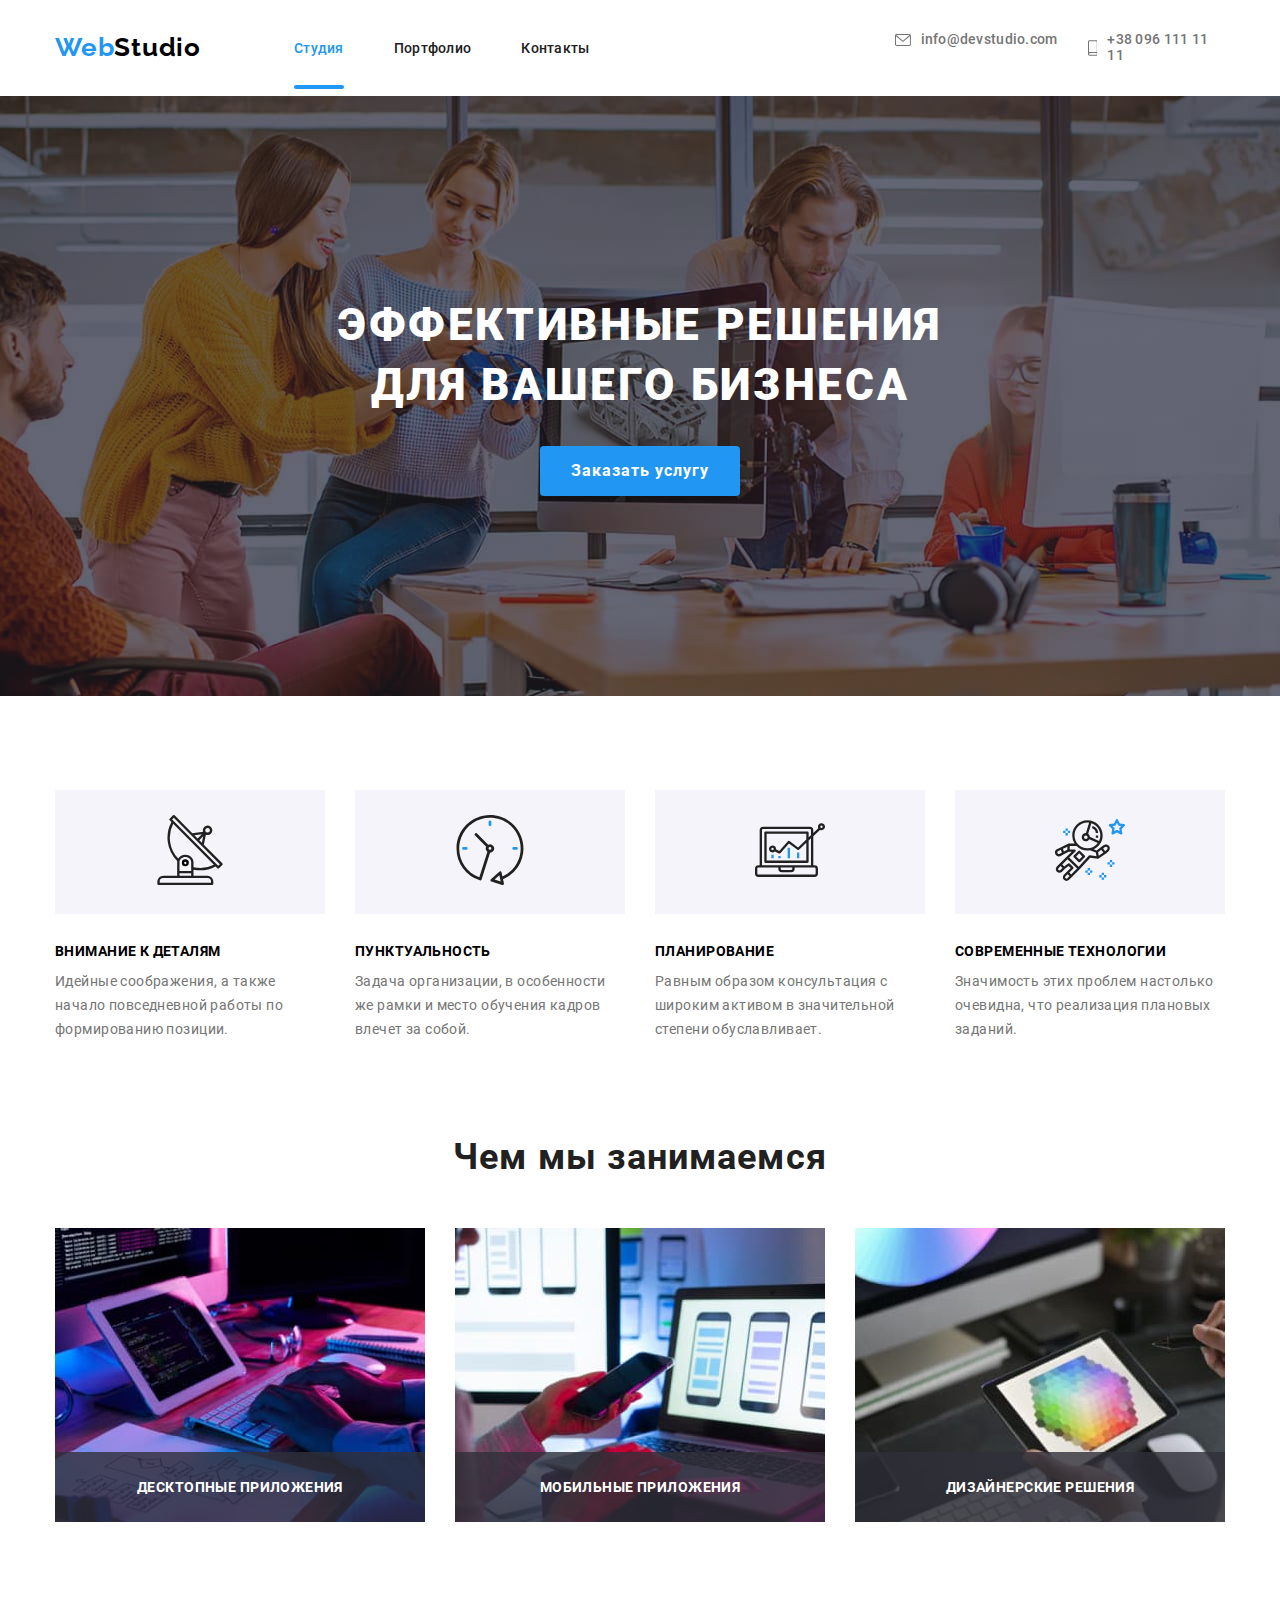
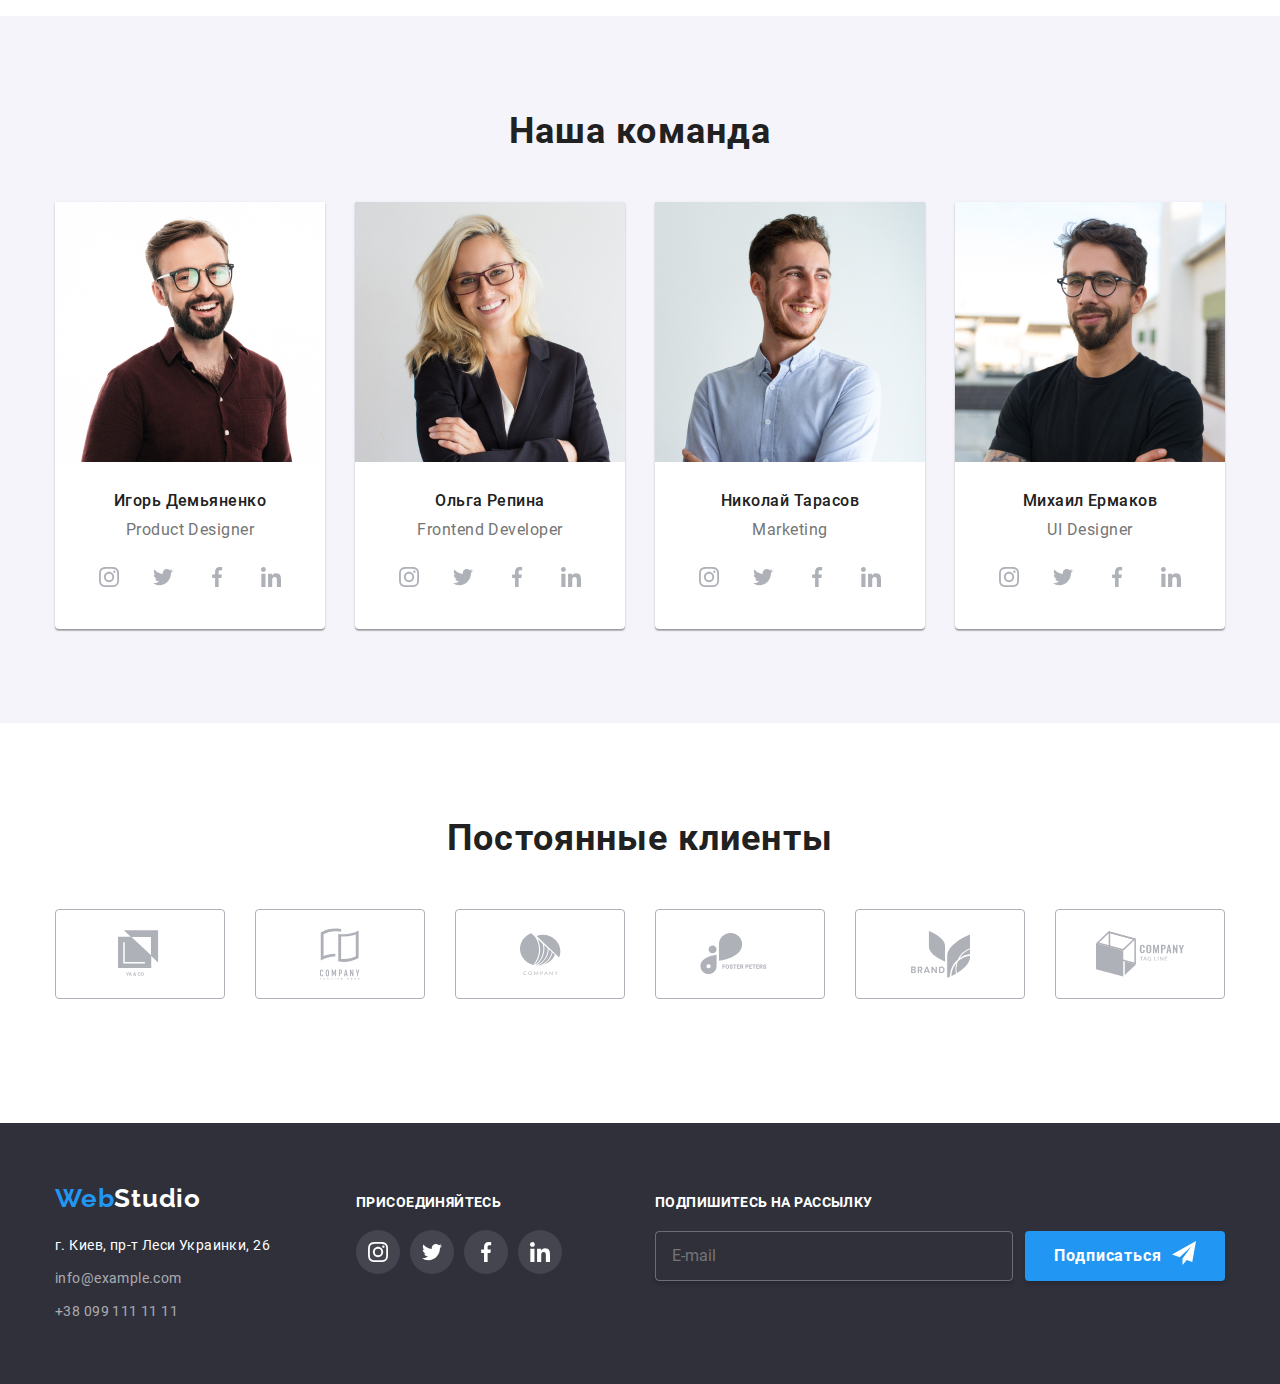
==== commit eaa73d8e: "save" ====
--- a/index.html
+++ b/index.html
@@ -535,7 +535,7 @@
                     <button class="button" type="submit"><span class="button-text">Подписаться</span></button>
                 </form>
             </div>
-            hello
+        
         </div>
     </footer>
     <script src="./js/modal.js"></script>
